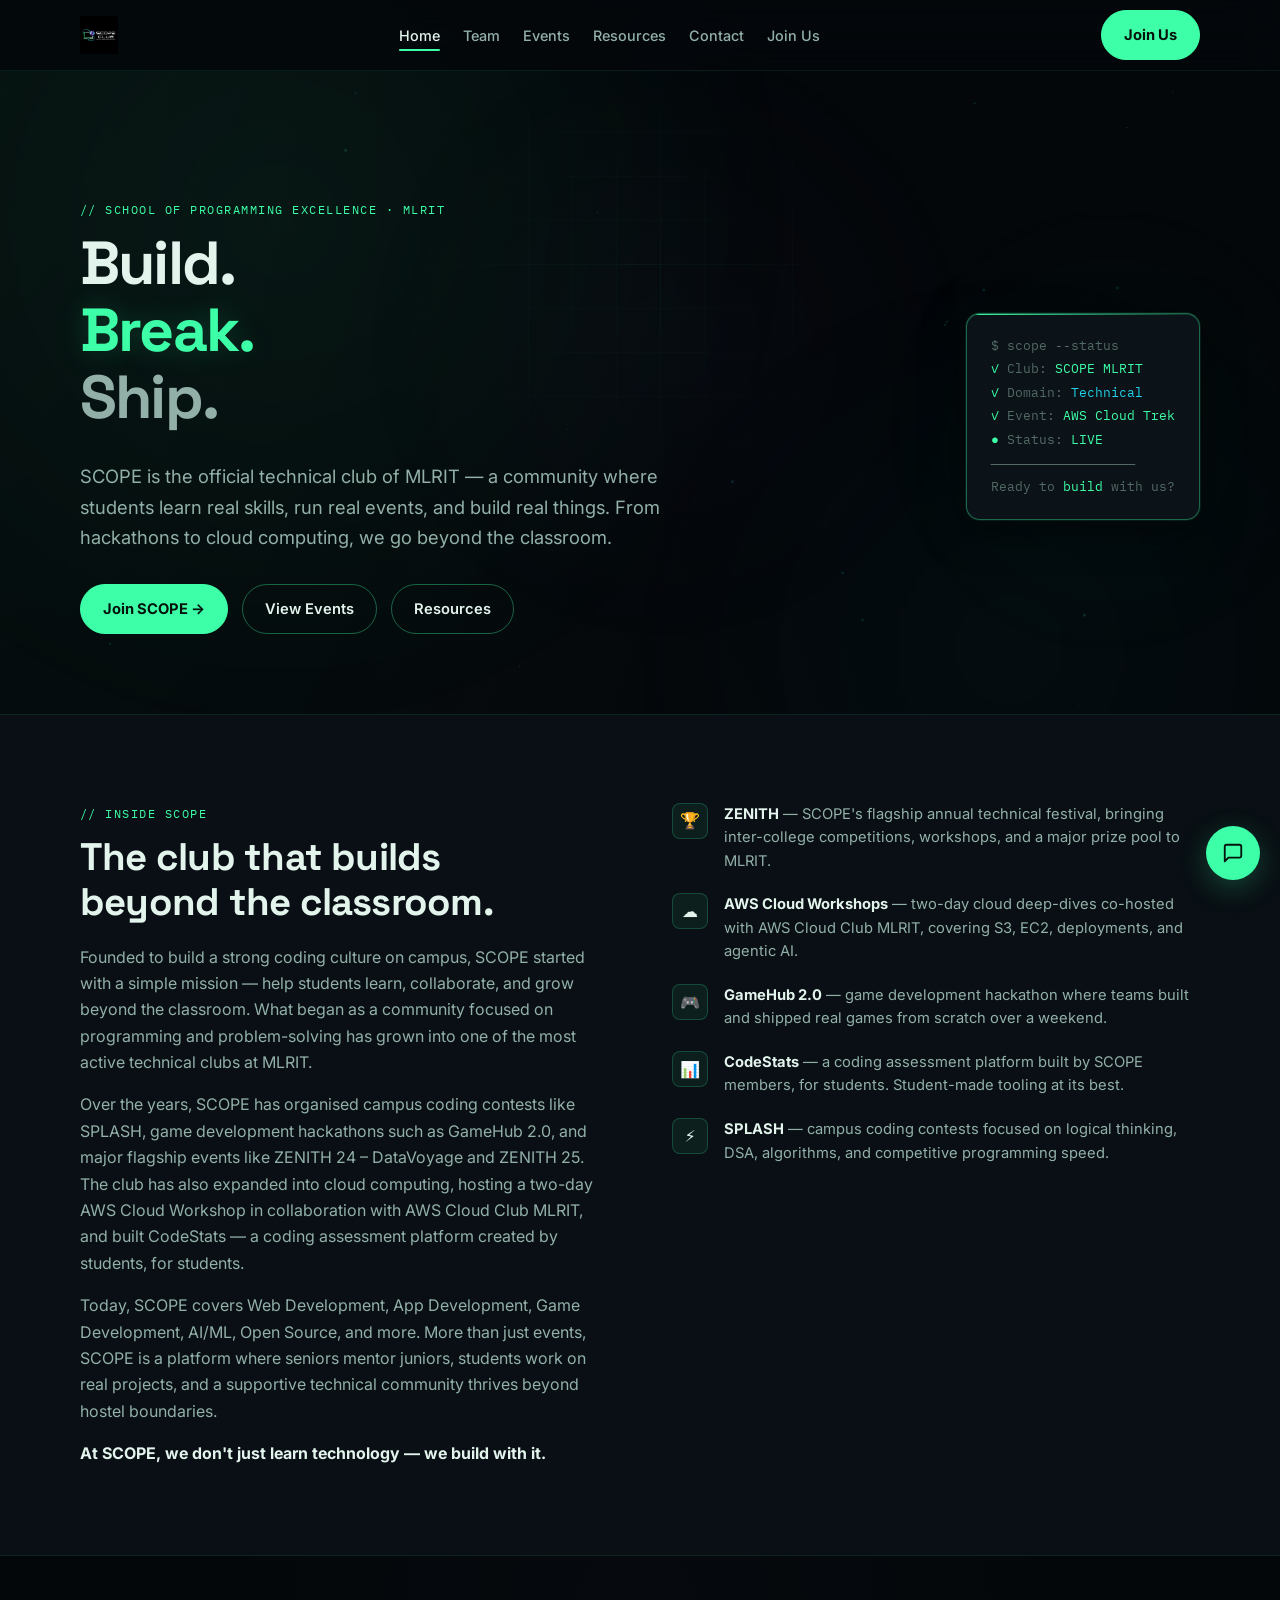
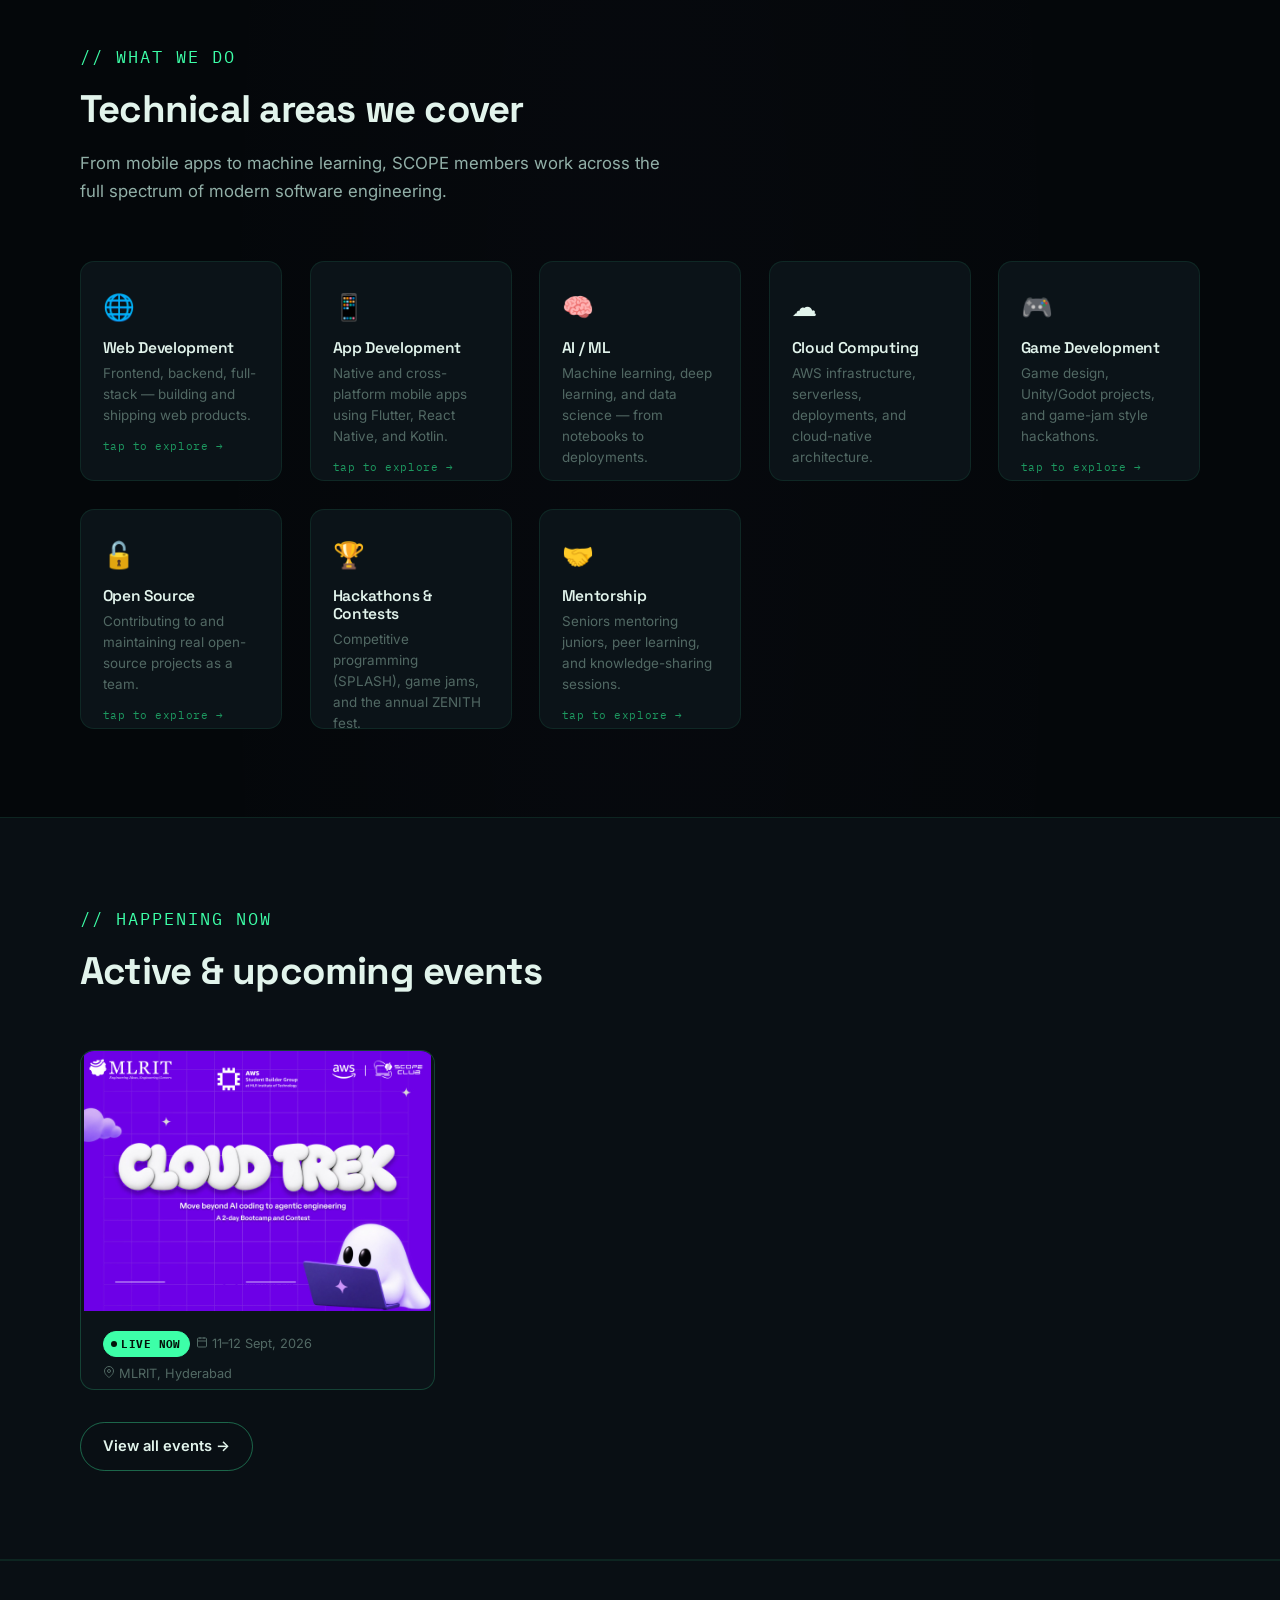
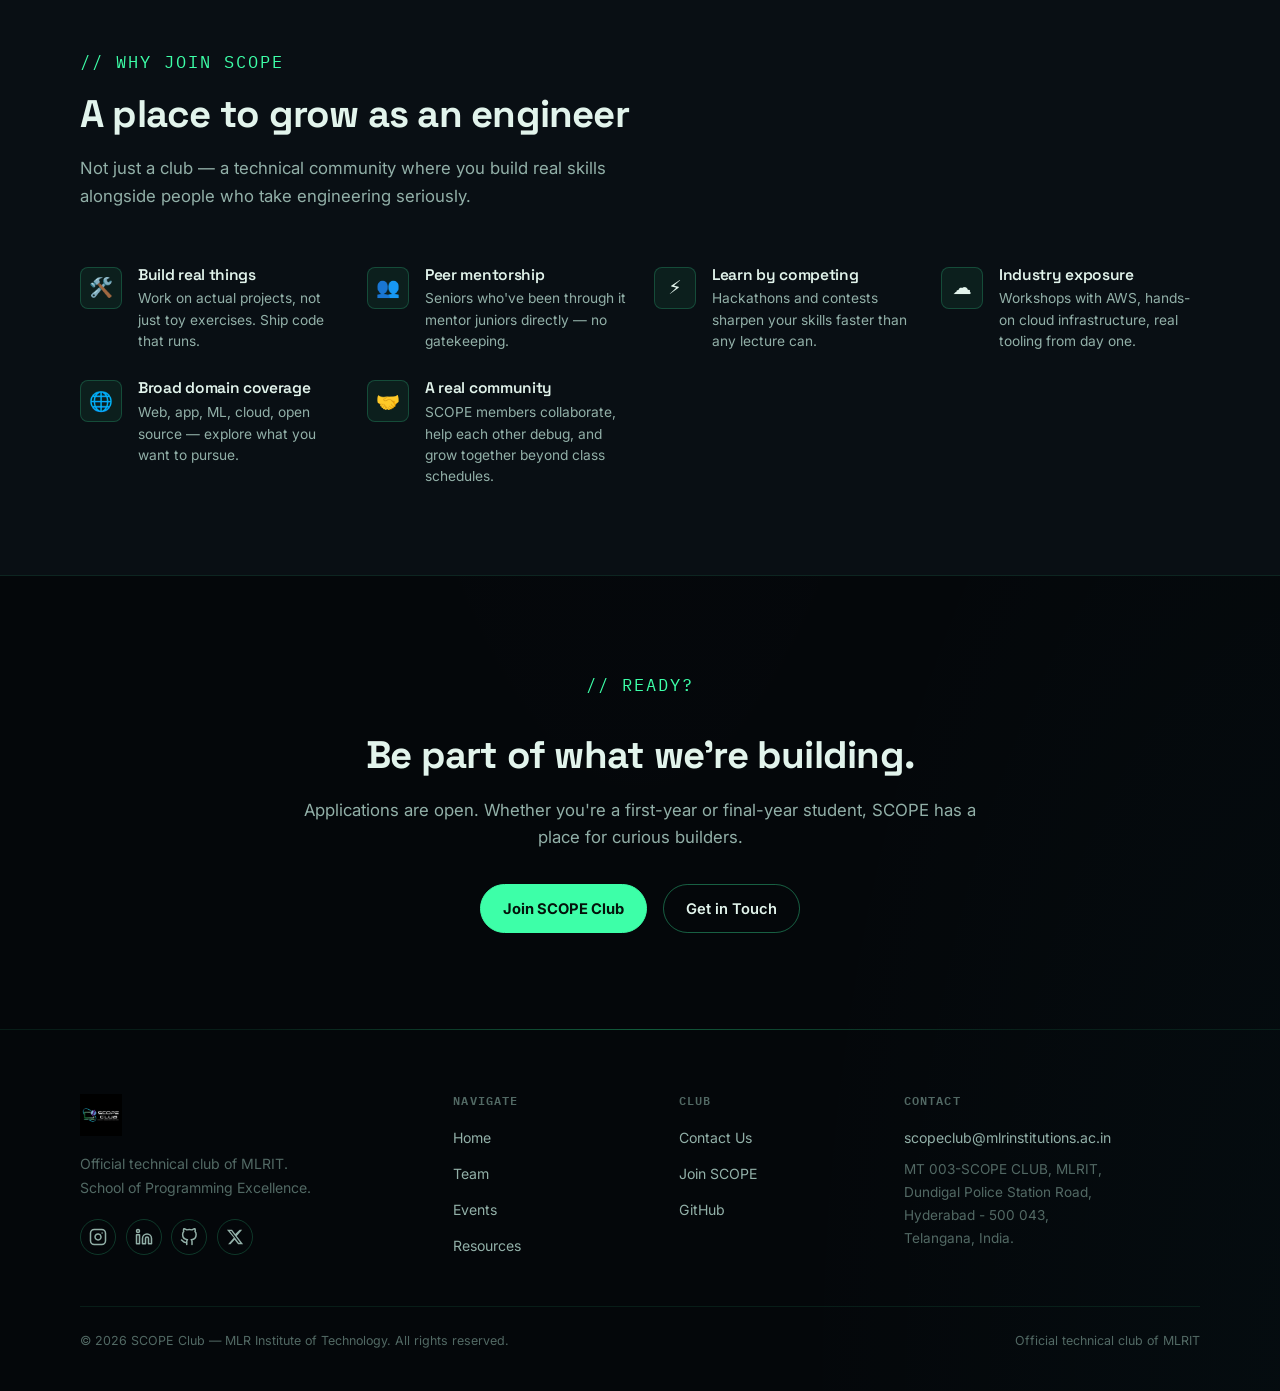
==== index.html @ 1fbb9dd1 "bro did changes" ====
﻿<!DOCTYPE html>
<html lang="en">

<head>
  <meta charset="UTF-8" />
  <meta name="viewport" content="width=device-width, initial-scale=1.0" />
  <link rel="icon" type="image/svg+xml" href="assets/favicon.svg" />
  <title>SCOPE Club — Official Technical Club of MLRIT</title>
  <meta name="description"
    content="SCOPE Club is the official technical club of MLR Institute of Technology, Hyderabad. We run hackathons, coding contests, cloud workshops, and real projects across web, app, ML, and more." />
  <meta name="robots" content="index, follow" />
  <link rel="canonical" href="index.html" />

  <!-- Open Graph -->
  <meta property="og:title" content="SCOPE Club — Official Technical Club of MLRIT" />
  <meta property="og:description" content="Build. Break. Ship. Join SCOPE — MLRIT's most active technical club." />
  <meta property="og:type" content="website" />
  <meta property="og:image" content="assets/images/branding/scope-club-logo.jpg" />

  <!-- Fonts — preconnect for performance -->
  <link rel="preconnect" href="https://fonts.googleapis.com" />
  <link rel="preconnect" href="https://fonts.gstatic.com" crossorigin />
  <link
    href="https://fonts.googleapis.com/css2?family=Space+Grotesk:wght@400;500;600;700&family=Inter:wght@400;500;600&family=IBM+Plex+Mono:wght@400;500&display=swap"
    rel="stylesheet" />

  <link rel="stylesheet" href="css/styles.css" />
</head>

<body>

  <a href="#main-content" class="skip-link">Skip to main content</a>

  <!-- Atmosphere layers -->
  <div class="ambient-bg" aria-hidden="true"></div>
  <div id="cursor-field" aria-hidden="true"></div>
  <canvas id="particle-canvas" aria-hidden="true"></canvas>

  <!-- Nav injection target -->
  <div id="nav-root"></div>

  <main id="main-content">

    <!-- ============================================================
       HERO
       ============================================================ -->
    <section class="hero" aria-labelledby="hero-heading">
      <div class="container">
        <div class="hero-inner">

          <div class="hero-content">
            <p class="eyebrow">// school of programming excellence · mlrit</p>
            <h1 class="hero-title" id="hero-heading">
              Build.<br>
              <span class="accent-word">Break.</span><br>
              <span class="muted-word">Ship.</span>
            </h1>
            <p class="hero-subtitle">
              SCOPE is the official technical club of MLRIT — a community where students
              learn real skills, run real events, and build real things. From hackathons
              to cloud computing, we go beyond the classroom.
            </p>
            <div class="hero-actions">
              <a href="join.html" class="btn btn-primary">Join SCOPE →</a>
              <a href="events.html" class="btn">View Events</a>
              <a href="resources.html" class="btn">Resources</a>
            </div>
          </div>

          <div class="hero-visual" aria-hidden="true">
            <div class="hero-badge-card">
              <span class="dim">$ scope --status</span><br>
              <span class="acc">✓</span> <span class="dim">Club:</span> <span class="acc">SCOPE MLRIT</span><br>
              <span class="acc">✓</span> <span class="dim">Domain:</span> <span class="cyn">Technical</span><br>
              <span class="acc">✓</span> <span class="dim">Event:</span> <span class="acc">AWS Cloud Trek</span><br>
              <span class="acc">●</span> <span class="dim">Status:</span> <span class="acc">LIVE</span><br>
              <span class="dim">──────────────────</span><br>
              <span class="dim">Ready to</span> <span class="acc">build</span> <span class="dim">with us?</span>
            </div>
          </div>

        </div>
      </div>
    </section>

    <!-- ============================================================
       ABOUT / INSIDE SCOPE
       ============================================================ -->
    <section class="about-section" aria-labelledby="about-heading">
      <div class="container">
        <div class="about-grid">

          <div>
            <p class="eyebrow">// inside scope</p>
            <h2 id="about-heading" class="reveal">The club that builds<br>beyond the classroom.</h2>
            <p class="reveal" style="max-width:52ch;">
              Founded to build a strong coding culture on campus, SCOPE started with a
              simple mission — help students learn, collaborate, and grow beyond the classroom.
              What began as a community focused on programming and problem-solving has grown
              into one of the most active technical clubs at MLRIT.
            </p>
            <p class="reveal" style="max-width:52ch;">
              Over the years, SCOPE has organised campus coding contests like SPLASH, game
              development hackathons such as GameHub 2.0, and major flagship events like
              ZENITH 24 – DataVoyage and ZENITH 25. The club has also expanded into cloud
              computing, hosting a two-day AWS Cloud Workshop in collaboration with
              AWS Cloud Club MLRIT, and built CodeStats — a coding assessment platform
              created by students, for students.
            </p>
            <p class="reveal" style="max-width:52ch;">
              Today, SCOPE covers Web Development, App Development, Game Development,
              AI/ML, Open Source, and more. More than just events, SCOPE is a platform
              where seniors mentor juniors, students work on real projects, and a
              supportive technical community thrives beyond hostel boundaries.
            </p>
            <p class="reveal" style="max-width:52ch; margin-top:0.5em;">
              <strong style="color:var(--text);">At SCOPE, we don't just learn technology — we build with it.</strong>
            </p>
          </div>

          <div>
            <ul class="about-story-list" aria-label="SCOPE milestones">
              <li class="about-story-item reveal">
                <span class="about-story-icon" aria-hidden="true">🏆</span>
                <p class="about-story-text">
                  <strong style="color:var(--text);">ZENITH</strong> — SCOPE's flagship annual technical festival,
                  bringing inter-college competitions, workshops, and a major prize pool to MLRIT.
                </p>
              </li>
              <li class="about-story-item reveal">
                <span class="about-story-icon" aria-hidden="true">☁️</span>
                <p class="about-story-text">
                  <strong style="color:var(--text);">AWS Cloud Workshops</strong> — two-day cloud deep-dives
                  co-hosted with AWS Cloud Club MLRIT, covering S3, EC2, deployments, and agentic AI.
                </p>
              </li>
              <li class="about-story-item reveal">
                <span class="about-story-icon" aria-hidden="true">🎮</span>
                <p class="about-story-text">
                  <strong style="color:var(--text);">GameHub 2.0</strong> — game development hackathon where
                  teams built and shipped real games from scratch over a weekend.
                </p>
              </li>
              <li class="about-story-item reveal">
                <span class="about-story-icon" aria-hidden="true">📊</span>
                <p class="about-story-text">
                  <strong style="color:var(--text);">CodeStats</strong> — a coding assessment platform built by
                  SCOPE members, for students. Student-made tooling at its best.
                </p>
              </li>
              <li class="about-story-item reveal">
                <span class="about-story-icon" aria-hidden="true">⚡</span>
                <p class="about-story-text">
                  <strong style="color:var(--text);">SPLASH</strong> — campus coding contests focused on
                  logical thinking, DSA, algorithms, and competitive programming speed.
                </p>
              </li>
            </ul>
          </div>

        </div>
      </div>
    </section>

    <!-- ============================================================
       WHAT WE DO
       ============================================================ -->
    <section aria-labelledby="wwd-heading">
      <div class="container">
        <div class="section-header">
          <p class="eyebrow">// what we do</p>
          <h2 id="wwd-heading" class="reveal">Technical areas we cover</h2>
          <p class="reveal">
            From mobile apps to machine learning, SCOPE members work across the full
            spectrum of modern software engineering.
          </p>
        </div>

        <div class="what-we-do-grid" id="wwd-grid">

          <div class="wwd-scene reveal" tabindex="0" role="button" aria-label="Web Development — click to explore"
            aria-pressed="false">
            <div class="wwd-flipper">
              <div class="wwd-face wwd-front">
                <span class="wwd-icon" aria-hidden="true">🌐</span>
                <h3 class="wwd-title">Web Development</h3>
                <p class="wwd-desc">Frontend, backend, full-stack — building and shipping web products.</p>
                <span class="wwd-flip-hint" aria-hidden="true">tap to explore →</span>
              </div>
              <div class="wwd-face wwd-back" aria-hidden="true">
                <span class="wwd-back-icon" aria-hidden="true">🌐</span>
                <h3 class="wwd-back-title">Web Development</h3>
                <ul class="wwd-back-list">
                  <li>HTML, CSS, JavaScript fundamentals</li>
                  <li>React, Vue, or plain JS frameworks</li>
                  <li>Node.js, Express, REST APIs</li>
                  <li>Responsive design &amp; accessibility</li>
                </ul>
                <a href="resources.html?category=Frontend" class="wwd-back-link">Browse resources →</a>
              </div>
            </div>
          </div>

          <div class="wwd-scene reveal" tabindex="0" role="button" aria-label="App Development — click to explore"
            aria-pressed="false">
            <div class="wwd-flipper">
              <div class="wwd-face wwd-front">
                <span class="wwd-icon" aria-hidden="true">📱</span>
                <h3 class="wwd-title">App Development</h3>
                <p class="wwd-desc">Native and cross-platform mobile apps using Flutter, React Native, and Kotlin.</p>
                <span class="wwd-flip-hint" aria-hidden="true">tap to explore →</span>
              </div>
              <div class="wwd-face wwd-back" aria-hidden="true">
                <span class="wwd-back-icon" aria-hidden="true">📱</span>
                <h3 class="wwd-back-title">App Development</h3>
                <ul class="wwd-back-list">
                  <li>Flutter for cross-platform apps</li>
                  <li>React Native for JS developers</li>
                  <li>Kotlin for native Android</li>
                  <li>Swift / SwiftUI for iOS</li>
                </ul>
                <a href="resources.html?category=AppDev" class="wwd-back-link">Browse resources →</a>
              </div>
            </div>
          </div>

          <div class="wwd-scene reveal" tabindex="0" role="button" aria-label="AI and ML — click to explore"
            aria-pressed="false">
            <div class="wwd-flipper">
              <div class="wwd-face wwd-front">
                <span class="wwd-icon" aria-hidden="true">🧠</span>
                <h3 class="wwd-title">AI / ML</h3>
                <p class="wwd-desc">Machine learning, deep learning, and data science — from notebooks to deployments.
                </p>
                <span class="wwd-flip-hint" aria-hidden="true">tap to explore →</span>
              </div>
              <div class="wwd-face wwd-back" aria-hidden="true">
                <span class="wwd-back-icon" aria-hidden="true">🧠</span>
                <h3 class="wwd-back-title">AI / ML</h3>
                <ul class="wwd-back-list">
                  <li>Python, NumPy, Pandas, Matplotlib</li>
                  <li>Scikit-learn &amp; classical ML models</li>
                  <li>PyTorch / TensorFlow deep learning</li>
                  <li>Kaggle competitions &amp; datasets</li>
                </ul>
                <a href="resources.html?category=ML" class="wwd-back-link">Browse resources →</a>
              </div>
            </div>
          </div>

          <div class="wwd-scene reveal" tabindex="0" role="button" aria-label="Cloud Computing — click to explore"
            aria-pressed="false">
            <div class="wwd-flipper">
              <div class="wwd-face wwd-front">
                <span class="wwd-icon" aria-hidden="true">☁️</span>
                <h3 class="wwd-title">Cloud Computing</h3>
                <p class="wwd-desc">AWS infrastructure, serverless, deployments, and cloud-native architecture.</p>
                <span class="wwd-flip-hint" aria-hidden="true">tap to explore →</span>
              </div>
              <div class="wwd-face wwd-back" aria-hidden="true">
                <span class="wwd-back-icon" aria-hidden="true">☁️</span>
                <h3 class="wwd-back-title">Cloud Computing</h3>
                <ul class="wwd-back-list">
                  <li>Amazon S3, EC2, Lambda, RDS</li>
                  <li>Serverless functions &amp; deployments</li>
                  <li>AWS Cloud Practitioner concepts</li>
                  <li>Agentic AI on cloud infrastructure</li>
                </ul>
                <a href="resources.html?category=DevOps" class="wwd-back-link">Browse resources →</a>
              </div>
            </div>
          </div>

          <div class="wwd-scene reveal" tabindex="0" role="button" aria-label="Game Development — click to explore"
            aria-pressed="false">
            <div class="wwd-flipper">
              <div class="wwd-face wwd-front">
                <span class="wwd-icon" aria-hidden="true">🎮</span>
                <h3 class="wwd-title">Game Development</h3>
                <p class="wwd-desc">Game design, Unity/Godot projects, and game-jam style hackathons.</p>
                <span class="wwd-flip-hint" aria-hidden="true">tap to explore →</span>
              </div>
              <div class="wwd-face wwd-back" aria-hidden="true">
                <span class="wwd-back-icon" aria-hidden="true">🎮</span>
                <h3 class="wwd-back-title">Game Development</h3>
                <ul class="wwd-back-list">
                  <li>Unity (C#) game engine basics</li>
                  <li>Godot Engine (GDScript / C#)</li>
                  <li>2D / 3D game mechanics &amp; physics</li>
                  <li>GameHub 2.0 — ship a game weekend</li>
                </ul>
                <a href="events.html" class="wwd-back-link">See past events →</a>
              </div>
            </div>
          </div>

          <div class="wwd-scene reveal" tabindex="0" role="button" aria-label="Open Source — click to explore"
            aria-pressed="false">
            <div class="wwd-flipper">
              <div class="wwd-face wwd-front">
                <span class="wwd-icon" aria-hidden="true">🔓</span>
                <h3 class="wwd-title">Open Source</h3>
                <p class="wwd-desc">Contributing to and maintaining real open-source projects as a team.</p>
                <span class="wwd-flip-hint" aria-hidden="true">tap to explore →</span>
              </div>
              <div class="wwd-face wwd-back" aria-hidden="true">
                <span class="wwd-back-icon" aria-hidden="true">🔓</span>
                <h3 class="wwd-back-title">Open Source</h3>
                <ul class="wwd-back-list">
                  <li>Git &amp; GitHub workflows</li>
                  <li>Pull requests, forks, code review</li>
                  <li>Finding good-first-issue tickets</li>
                  <li>Building tools used by real people</li>
                </ul>
                <a href="resources.html?category=Git" class="wwd-back-link">Browse Git resources →</a>
              </div>
            </div>
          </div>

          <div class="wwd-scene reveal" tabindex="0" role="button"
            aria-label="Hackathons and Contests — click to explore" aria-pressed="false">
            <div class="wwd-flipper">
              <div class="wwd-face wwd-front">
                <span class="wwd-icon" aria-hidden="true">🏆</span>
                <h3 class="wwd-title">Hackathons &amp; Contests</h3>
                <p class="wwd-desc">Competitive programming (SPLASH), game jams, and the annual ZENITH fest.</p>
                <span class="wwd-flip-hint" aria-hidden="true">tap to explore →</span>
              </div>
              <div class="wwd-face wwd-back" aria-hidden="true">
                <span class="wwd-back-icon" aria-hidden="true">🏆</span>
                <h3 class="wwd-back-title">Hackathons &amp; Contests</h3>
                <ul class="wwd-back-list">
                  <li>SPLASH — campus coding contest</li>
                  <li>ZENITH — annual technical festival</li>
                  <li>__init__ Saga — hackathon with prizes</li>
                  <li>GameHub 2.0 — game-dev weekend</li>
                </ul>
                <a href="events.html" class="wwd-back-link">Browse all events →</a>
              </div>
            </div>
          </div>

          <div class="wwd-scene reveal" tabindex="0" role="button" aria-label="Mentorship — click to explore"
            aria-pressed="false">
            <div class="wwd-flipper">
              <div class="wwd-face wwd-front">
                <span class="wwd-icon" aria-hidden="true">🤝</span>
                <h3 class="wwd-title">Mentorship</h3>
                <p class="wwd-desc">Seniors mentoring juniors, peer learning, and knowledge-sharing sessions.</p>
                <span class="wwd-flip-hint" aria-hidden="true">tap to explore →</span>
              </div>
              <div class="wwd-face wwd-back" aria-hidden="true">
                <span class="wwd-back-icon" aria-hidden="true">🤝</span>
                <h3 class="wwd-back-title">Mentorship</h3>
                <ul class="wwd-back-list">
                  <li>Senior ↔ junior pairing by domain</li>
                  <li>Code review &amp; guided learning</li>
                  <li>Project collaboration across years</li>
                  <li>Open to all MLRIT students</li>
                </ul>
                <a href="join.html" class="wwd-back-link">Join SCOPE →</a>
              </div>
            </div>
          </div>

        </div>
      </div>
    </section>

    <!-- ============================================================
       ACTIVE EVENT PREVIEW
       ============================================================ -->
    <section aria-labelledby="events-preview-heading"
      style="background:var(--bg-elevated); border-top:1px solid var(--border); border-bottom:1px solid var(--border);">
      <div class="container">
        <div class="section-header">
          <p class="eyebrow">// happening now</p>
          <h2 id="events-preview-heading" class="reveal">Active &amp; upcoming events</h2>
        </div>
        <div class="grid" id="home-events-preview"></div>
        <div class="mt-4">
          <a href="events.html" class="btn">View all events →</a>
        </div>
      </div>
    </section>

    <!-- ============================================================
       WHY JOIN
       ============================================================ -->
    <section class="why-join-section" aria-labelledby="why-join-heading">
      <div class="container">
        <div class="section-header">
          <p class="eyebrow">// why join scope</p>
          <h2 id="why-join-heading" class="reveal">A place to grow as an engineer</h2>
          <p class="reveal">
            Not just a club — a technical community where you build real skills alongside
            people who take engineering seriously.
          </p>
        </div>

        <div class="why-join-grid">
          <div class="why-item reveal">
            <span class="why-icon" aria-hidden="true">🛠️</span>
            <div class="why-content">
              <h3>Build real things</h3>
              <p>Work on actual projects, not just toy exercises. Ship code that runs.</p>
            </div>
          </div>
          <div class="why-item reveal">
            <span class="why-icon" aria-hidden="true">👥</span>
            <div class="why-content">
              <h3>Peer mentorship</h3>
              <p>Seniors who've been through it mentor juniors directly — no gatekeeping.</p>
            </div>
          </div>
          <div class="why-item reveal">
            <span class="why-icon" aria-hidden="true">⚡</span>
            <div class="why-content">
              <h3>Learn by competing</h3>
              <p>Hackathons and contests sharpen your skills faster than any lecture can.</p>
            </div>
          </div>
          <div class="why-item reveal">
            <span class="why-icon" aria-hidden="true">☁️</span>
            <div class="why-content">
              <h3>Industry exposure</h3>
              <p>Workshops with AWS, hands-on cloud infrastructure, real tooling from day one.</p>
            </div>
          </div>
          <div class="why-item reveal">
            <span class="why-icon" aria-hidden="true">🌐</span>
            <div class="why-content">
              <h3>Broad domain coverage</h3>
              <p>Web, app, ML, cloud, open source — explore what you want to pursue.</p>
            </div>
          </div>
          <div class="why-item reveal">
            <span class="why-icon" aria-hidden="true">🤝</span>
            <div class="why-content">
              <h3>A real community</h3>
              <p>SCOPE members collaborate, help each other debug, and grow together beyond class schedules.</p>
            </div>
          </div>
        </div>
      </div>
    </section>

    <!-- ============================================================
       FINAL CTA
       ============================================================ -->
    <section class="cta-strip" aria-labelledby="cta-heading">
      <div class="container">
        <p class="eyebrow">// ready?</p>
        <h2 id="cta-heading" class="reveal">Be part of what we're building.</h2>
        <p class="reveal">
          Applications are open. Whether you're a first-year or final-year student,
          SCOPE has a place for curious builders.
        </p>
        <div class="cta-actions">
          <a href="join.html" class="btn btn-primary">Join SCOPE Club</a>
          <a href="contact.html" class="btn">Get in Touch</a>
        </div>
      </div>
    </section>

  </main>

  <!-- Footer injection target -->
  <div id="footer-root"></div>

  <!-- Event modal target -->
  <div class="modal-backdrop" id="event-modal-backdrop" role="presentation"></div>

  <!-- Scripts -->
  <script src="js/data.js"></script>
  <script src="js/components.js"></script>
  <script>
    mountLayout("index.html");

    /* Render active + upcoming events in preview strip */
    const previewEvents = SCOPE_EVENTS.filter(e => {
      const s = getEventStatus(e);
      return s === "active" || s === "upcoming";
    }).slice(0, 3);

    const previewEl = document.getElementById("home-events-preview");
    if (previewEl) {
      if (previewEvents.length) {
        previewEl.innerHTML = previewEvents.map(eventCardHTML).join("");
      } else {
        previewEl.innerHTML = '<div class="empty-state">No active events right now — check back soon.</div>';
      }
    }
  </script>
  <script src="js/main.js"></script>
  <script src="js/events.js"></script>
  <script src="js/chatbot.js"></script>

</body>

</html>
---- css/styles.css ----
/* ============================================================
   SCOPE CLUB — DESIGN SYSTEM
   Dark technical base · SCOPE neon-green identity
   Restrained, purposeful, performant.
   ============================================================ */

/* ---------- Fonts ---------- */
@import url('https://fonts.googleapis.com/css2?family=Space+Grotesk:wght@400;500;600;700&family=Inter:wght@400;500;600&family=IBM+Plex+Mono:wght@400;500&display=swap');

/* ---------- Tokens ---------- */
:root {
  /* Backgrounds */
  --bg: #04070a;
  --bg-elevated: #090f14;
  --bg-card: #0b1318;
  --bg-card-hover: #0f1a22;

  /* Borders */
  --border: rgba(61, 255, 168, 0.09);
  --border-mid: rgba(61, 255, 168, 0.20);
  --border-strong: rgba(61, 255, 168, 0.36);

  /* Text */
  --text: #e2f4ec;
  --text-muted: #92b0a8;
  --text-faint: #526964;

  /* Accent / brand */
  --accent: #3dffa8;
  --accent-dim: #1d9960;
  --accent-glow: rgba(61, 255, 168, 0.22);
  --accent-glow-strong: rgba(61, 255, 168, 0.42);
  --accent-pale: rgba(61, 255, 168, 0.065);

  /* Secondary accents */
  --cyan: #22d3ee;
  --cyan-glow: rgba(34, 211, 238, 0.22);
  --purple: #a78bfa;

  /* Semantic */
  --danger: #f87171;
  --warning: #fbbf24;
  --success: #34d399;

  /* Typography */
  --font-display: "Space Grotesk", "Segoe UI", system-ui, sans-serif;
  --font-body: "Inter", "Segoe UI", system-ui, sans-serif;
  --font-mono: "IBM Plex Mono", "Courier New", monospace;

  /* Layout */
  --max-width: 1200px;
  --radius-xs: 4px;
  --radius-sm: 8px;
  --radius-md: 14px;
  --radius-lg: 22px;
  --radius-xl: 32px;
  --gap: clamp(1rem, 2.5vw, 1.75rem);

  /* Motion */
  --ease: cubic-bezier(0.22, 1, 0.36, 1);
  --ease-out: cubic-bezier(0, 0, 0.2, 1);
  --dur-fast: 150ms;
  --dur-mid: 260ms;
  --dur-slow: 420ms;
}

/* Collapse motion for prefers-reduced-motion */
@media (prefers-reduced-motion: reduce) {
  :root {
    --dur-fast: 0ms;
    --dur-mid: 0ms;
    --dur-slow: 0ms;
  }

  *,
  *::before,
  *::after {
    animation-duration: 0.01ms !important;
    animation-iteration-count: 1 !important;
    transition-duration: 0.01ms !important;
    scroll-behavior: auto !important;
  }
}

/* ============================================================
   RESET / BASE
   ============================================================ */
*,
*::before,
*::after {
  box-sizing: border-box;
}

html {
  scroll-behavior: smooth;
}

body {
  margin: 0;
  background: var(--bg);
  color: var(--text);
  font-family: var(--font-body);
  line-height: 1.65;
  -webkit-font-smoothing: antialiased;
  overflow-x: hidden;
}

img {
  max-width: 100%;
  display: block;
  height: auto;
}

a {
  color: var(--accent);
  text-decoration: none;
  transition: color var(--dur-fast) var(--ease);
}

a:hover {
  color: #6bffbe;
  text-decoration: none;
}

h1,
h2,
h3,
h4,
h5 {
  font-family: var(--font-display);
  line-height: 1.15;
  margin: 0 0 0.5em;
  letter-spacing: -0.02em;
  color: var(--text);
}

h1 {
  font-size: clamp(2.2rem, 5.5vw, 3.8rem);
  font-weight: 700;
}

h2 {
  font-size: clamp(1.6rem, 3.2vw, 2.4rem);
  font-weight: 700;
  line-height: 1.18;
}

h3 {
  font-size: clamp(1.1rem, 2vw, 1.3rem);
  font-weight: 600;
}

h4 {
  font-size: 1rem;
  font-weight: 600;
}

p {
  margin: 0 0 1em;
  color: var(--text-muted);
  max-width: 65ch;
}

p:last-child {
  margin-bottom: 0;
}

ul,
ol {
  margin: 0;
  padding: 0;
}

.container {
  max-width: var(--max-width);
  margin: 0 auto;
  padding: 0 clamp(1.25rem, 5vw, 2.5rem);
}

section {
  padding: clamp(3rem, 7vw, 5.5rem) 0;
}

/* Universal focus ring */
:focus-visible {
  outline: 2px solid var(--accent);
  outline-offset: 3px;
  border-radius: var(--radius-sm);
}

.visually-hidden {
  position: absolute;
  width: 1px;
  height: 1px;
  overflow: hidden;
  clip: rect(0 0 0 0);
  white-space: nowrap;
}

/* ============================================================
   ATMOSPHERE LAYERS
   ============================================================ */

/* ── Deep base warmth ──────────────────────────────────────
   A very subtle radial gradient sitting at the body level
   creates depth without adding DOM elements.
   The green source is top-left (logo identity).
   The cyan source is bottom-right (secondary).
   Both are barely perceptible — ambient light, not wallpaper.
   ─────────────────────────────────────────────────────────── */
body {
  background:
    radial-gradient(ellipse 120% 60% at -5% 0%, rgba(61, 255, 168, 0.038) 0%, transparent 55%),
    radial-gradient(ellipse 80% 50% at 105% 100%, rgba(34, 211, 238, 0.028) 0%, transparent 55%),
    radial-gradient(ellipse 60% 80% at 50% 45%, rgba(167, 139, 250, 0.016) 0%, transparent 60%),
    var(--bg);
}

/* ── Animated ambient orb layer ───────────────────────────
   Two large blurred light sources that drift extremely slowly.
   No hard circles — softened to pure radial blur.
   ─────────────────────────────────────────────────────────── */
.ambient-bg {
  position: fixed;
  inset: 0;
  z-index: 0;
  pointer-events: none;
  overflow: hidden;
}

/* Primary: neon-green — top-left, SCOPE identity anchor */
.ambient-bg::before {
  content: "";
  position: absolute;
  width: 1200px;
  height: 1200px;
  top: -380px;
  left: -320px;
  background: radial-gradient(circle,
      rgba(61, 255, 168, 0.048) 0%,
      rgba(61, 255, 168, 0.018) 35%,
      transparent 62%);
  border-radius: 50%;
  filter: blur(2px);
  animation: scopeAmbientA 32s ease-in-out infinite alternate;
}

/* Secondary: cyan — bottom-right, depth counterpoint */
.ambient-bg::after {
  content: "";
  position: absolute;
  width: 900px;
  height: 900px;
  bottom: -200px;
  right: -180px;
  background: radial-gradient(circle,
      rgba(34, 211, 238, 0.032) 0%,
      rgba(34, 211, 238, 0.010) 38%,
      transparent 62%);
  border-radius: 50%;
  filter: blur(2px);
  animation: scopeAmbientB 44s ease-in-out infinite alternate-reverse;
}

/* Tertiary: restrained purple — centre-screen, barely visible */
#ambient-extra {
  position: fixed;
  width: 700px;
  height: 700px;
  top: 38%;
  left: 52%;
  transform: translate(-50%, -50%);
  background: radial-gradient(circle,
      rgba(167, 139, 250, 0.022) 0%,
      rgba(167, 139, 250, 0.006) 42%,
      transparent 65%);
  border-radius: 50%;
  filter: blur(1px);
  pointer-events: none;
  z-index: 0;
  animation: scopeAmbientC 52s ease-in-out infinite alternate;
}

/* Quaternary: warm green mid-right — added by JS, balances composition */
#ambient-warm {
  position: fixed;
  width: 500px;
  height: 500px;
  top: 20%;
  right: -80px;
  background: radial-gradient(circle,
      rgba(61, 255, 168, 0.022) 0%,
      transparent 68%);
  border-radius: 50%;
  filter: blur(1px);
  pointer-events: none;
  z-index: 0;
  animation: scopeAmbientD 38s ease-in-out infinite alternate-reverse;
}

/* Drift keyframes — very small displacement, very slow */
@keyframes scopeAmbientA {
  0% {
    transform: translate(0, 0) scale(1);
  }

  33% {
    transform: translate(40px, 25px) scale(1.04);
  }

  66% {
    transform: translate(20px, 50px) scale(0.98);
  }

  100% {
    transform: translate(60px, 35px) scale(1.06);
  }
}

@keyframes scopeAmbientB {
  0% {
    transform: translate(0, 0) scale(1);
  }

  40% {
    transform: translate(-30px, -20px) scale(1.05);
  }

  100% {
    transform: translate(-55px, -40px) scale(1.08);
  }
}

@keyframes scopeAmbientC {
  0% {
    transform: translate(-50%, -50%) scale(1);
  }

  50% {
    transform: translate(calc(-50% + 30px), calc(-50% - 20px)) scale(1.06);
  }

  100% {
    transform: translate(calc(-50% - 25px), calc(-50% + 35px)) scale(0.96);
  }
}

@keyframes scopeAmbientD {
  0% {
    transform: translate(0, 0) scale(1);
  }

  100% {
    transform: translate(-35px, 45px) scale(1.10);
  }
}

@media (prefers-reduced-motion: reduce) {

  .ambient-bg::before,
  .ambient-bg::after,
  #ambient-extra,
  #ambient-warm {
    animation: none;
  }
}

/* ── Engineering grid ──────────────────────────────────────
   Very faint technical grid visible at rest.
   On desktop: cursor-reactive mask reveals it locally (opacity 0.4).
   On mobile/touch: fully static at opacity 0.06 — barely there.
   ─────────────────────────────────────────────────────────── */
#cursor-field {
  position: fixed;
  inset: 0;
  z-index: 0;
  pointer-events: none;
  /* Two grids: fine (44px) main grid + coarser (132px) structure grid */
  background-image:
    linear-gradient(rgba(61, 255, 168, 0.07) 1px, transparent 1px),
    linear-gradient(90deg, rgba(61, 255, 168, 0.07) 1px, transparent 1px),
    linear-gradient(rgba(61, 255, 168, 0.035) 1px, transparent 1px),
    linear-gradient(90deg, rgba(61, 255, 168, 0.035) 1px, transparent 1px);
  background-size: 44px 44px, 44px 44px, 132px 132px, 132px 132px;
  /* Cursor-reactive radial reveal — moderate radius, low opacity */
  -webkit-mask-image: radial-gradient(380px circle at var(--mx, 50%) var(--my, 30%),
      black 0%, rgba(0, 0, 0, 0.4) 45%, transparent 70%);
  mask-image: radial-gradient(380px circle at var(--mx, 50%) var(--my, 30%),
      black 0%, rgba(0, 0, 0, 0.4) 45%, transparent 70%);
  opacity: 0.45;
}

/* Touch / smaller screens: static grid, no mask, very low opacity */
@media (max-width: 860px),
(hover: none) {
  #cursor-field {
    -webkit-mask-image: none;
    mask-image: none;
    opacity: 0.06;
    background-image:
      linear-gradient(rgba(61, 255, 168, 0.06) 1px, transparent 1px),
      linear-gradient(90deg, rgba(61, 255, 168, 0.06) 1px, transparent 1px);
    background-size: 44px 44px;
  }
}

@media (prefers-reduced-motion: reduce) {
  #cursor-field {
    -webkit-mask-image: none;
    mask-image: none;
    opacity: 0.06;
  }
}

/* ── Soft cursor glow ──────────────────────────────────────
   A second fixed layer: purely a radial glow that follows the
   cursor. Much larger than the grid but very low opacity.
   Completely separate from the grid — never obscures content.
   ─────────────────────────────────────────────────────────── */
#cursor-glow {
  position: fixed;
  inset: 0;
  z-index: 0;
  pointer-events: none;
  background: radial-gradient(360px circle at var(--gx, 50%) var(--gy, 50%),
      rgba(61, 255, 168, 0.055) 0%,
      rgba(61, 255, 168, 0.018) 40%,
      transparent 70%);
  opacity: 0;
  transition: opacity 0.6s ease;
}

#cursor-glow.is-active {
  opacity: 1;
}

@media (hover: none),
(prefers-reduced-motion: reduce) {
  #cursor-glow {
    display: none;
  }
}

/* ── Particle canvas ───────────────────────────────────────
   Intentionally low opacity — nodes should feel like background
   noise, not foreground elements.
   ─────────────────────────────────────────────────────────── */
#particle-canvas {
  position: fixed;
  inset: 0;
  z-index: 0;
  pointer-events: none;
  opacity: 0.38;
}

/* ── Z-index stacking ──────────────────────────────────────
   atmosphere (0) → content (1) → nav (200) → modals (1000+)
   ─────────────────────────────────────────────────────────── */
body>* {
  position: relative;
  z-index: 1;
}

#cursor-field,
#cursor-glow,
#particle-canvas,
.ambient-bg,
#ambient-extra,
#ambient-warm {
  z-index: 0;
}

/* ============================================================
   NAVIGATION
   ============================================================ */
.site-nav {
  position: sticky;
  top: 0;
  z-index: 200;
  background: rgba(4, 7, 10, 0.82);
  backdrop-filter: blur(20px) saturate(1.6);
  -webkit-backdrop-filter: blur(20px) saturate(1.6);
  border-bottom: 1px solid var(--border);
  transition: border-color var(--dur-slow) var(--ease),
    box-shadow var(--dur-slow) var(--ease);
}

.site-nav.is-scrolled {
  border-bottom-color: var(--border-mid);
  box-shadow: 0 1px 40px rgba(61, 255, 168, 0.07);
}

.nav-inner {
  display: flex;
  align-items: center;
  justify-content: space-between;
  height: 70px;
  gap: 1rem;
}

.brand {
  display: flex;
  align-items: center;
  flex-shrink: 0;
}

.brand-logo {
  height: 38px;
  width: auto;
  object-fit: contain;
  display: block;
}

.nav-links {
  display: flex;
  gap: clamp(0.8rem, 1.8vw, 1.8rem);
  list-style: none;
  align-items: center;
}

.nav-links a {
  color: var(--text-muted);
  font-size: 0.9rem;
  font-weight: 500;
  padding: 0.35em 0;
  border-bottom: 2px solid transparent;
  transition: color var(--dur-fast) var(--ease),
    border-color var(--dur-fast) var(--ease);
}

.nav-links a:hover,
.nav-links a[aria-current="page"] {
  color: var(--text);
  border-color: var(--accent);
  text-decoration: none;
}

.nav-cta {
  font-size: 0.85rem;
  padding: 0.6em 1.25em;
  white-space: nowrap;
  flex-shrink: 0;
}

/* Hamburger */
.nav-toggle {
  display: none;
  flex-direction: column;
  justify-content: center;
  gap: 5px;
  background: none;
  border: 1px solid var(--border-mid);
  border-radius: var(--radius-sm);
  color: var(--text);
  width: 44px;
  height: 44px;
  padding: 10px;
  cursor: pointer;
  flex-shrink: 0;
}

.hamburger-bar {
  display: block;
  width: 100%;
  height: 2px;
  background: currentColor;
  border-radius: 2px;
  transition: transform var(--dur-mid) var(--ease), opacity var(--dur-mid) var(--ease);
}

.nav-toggle.is-open .hamburger-bar:nth-child(1) {
  transform: translateY(7px) rotate(45deg);
}

.nav-toggle.is-open .hamburger-bar:nth-child(2) {
  opacity: 0;
}

.nav-toggle.is-open .hamburger-bar:nth-child(3) {
  transform: translateY(-7px) rotate(-45deg);
}

@media (max-width: 860px) {
  .nav-links {
    position: fixed;
    inset: 70px 0 0 0;
    flex-direction: column;
    align-items: flex-start;
    background: rgba(7, 11, 14, 0.97);
    backdrop-filter: blur(20px);
    -webkit-backdrop-filter: blur(20px);
    padding: 2rem clamp(1.25rem, 5vw, 2.5rem);
    gap: 0.5rem;
    border-top: 1px solid var(--border);
    transform: translateX(100%);
    transition: transform var(--dur-mid) var(--ease);
    z-index: 190;
  }

  .nav-links a {
    font-size: 1.05rem;
    padding: 0.7em 0;
  }

  .nav-links.is-open {
    transform: translateX(0);
  }

  .nav-toggle {
    display: flex;
  }

  .nav-cta {
    display: none;
  }
}

/* ============================================================
   BUTTONS
   ============================================================ */
.btn {
  --btn-x: 0px;
  --btn-y: 0px;
  display: inline-flex;
  align-items: center;
  gap: 0.45em;
  padding: 0.78em 1.5em;
  border-radius: 999px;
  border: 1px solid var(--border-strong);
  background: transparent;
  color: var(--text);
  font-family: var(--font-body);
  font-weight: 600;
  font-size: 0.92rem;
  cursor: pointer;
  text-decoration: none;
  transform: translate(var(--btn-x), var(--btn-y));
  transition: transform var(--dur-fast) var(--ease),
    background var(--dur-fast) var(--ease),
    border-color var(--dur-fast) var(--ease),
    box-shadow var(--dur-fast) var(--ease),
    color var(--dur-fast) var(--ease);
  white-space: nowrap;
}

.btn:hover,
.btn:focus-visible {
  text-decoration: none;
  border-color: var(--accent);
  color: var(--accent);
  box-shadow: 0 2px 16px var(--accent-glow);
}

/* Primary button — only glow on hover, not resting state */
.btn-primary {
  background: var(--accent);
  color: #04130b;
  border-color: var(--accent);
  font-weight: 700;
}

.btn-primary:hover,
.btn-primary:focus-visible {
  background: #5cffc0;
  border-color: #5cffc0;
  color: #04130b;
  box-shadow: 0 4px 24px var(--accent-glow);
}

.btn-sm {
  padding: 0.55em 1.1em;
  font-size: 0.84rem;
}

.btn:disabled {
  opacity: 0.45;
  cursor: not-allowed;
  pointer-events: none;
}

/* ============================================================
   CARDS
   ============================================================ */
.card {
  position: relative;
  background: var(--bg-card);
  border: 1px solid var(--border);
  border-radius: var(--radius-md);
  overflow: hidden;
  transition:
    transform var(--dur-mid) var(--ease),
    box-shadow var(--dur-mid) var(--ease),
    border-color var(--dur-mid) var(--ease),
    background var(--dur-mid) var(--ease);
  will-change: transform;
}

/* Accent top-edge reveal on hover */
.card::before {
  content: "";
  position: absolute;
  top: 0;
  left: 0;
  right: 0;
  height: 2px;
  background: linear-gradient(90deg, transparent, var(--accent), transparent);
  opacity: 0;
  transition: opacity var(--dur-mid) var(--ease);
  z-index: 1;
}

.card:hover::before,
.card:focus-within::before {
  opacity: 1;
}

.card:hover,
.card:focus-within {
  background: var(--bg-card-hover);
  border-color: var(--border-mid);
  box-shadow: 0 16px 48px rgba(0, 0, 0, 0.5),
    0 0 0 1px var(--border-mid);
}

/* Tilt — desktop only, respects reduced-motion */
@media (hover: hover) and (prefers-reduced-motion: no-preference) {
  .card.tilt {
    transform: perspective(800px) rotateX(var(--rx, 0deg)) rotateY(var(--ry, 0deg)) translateY(var(--ty, 0px));
  }
}

.card-media {
  aspect-ratio: 16 / 9;
  background: var(--bg-elevated);
  overflow: hidden;
}

.card-media img {
  width: 100%;
  height: 100%;
  object-fit: cover;
  transition: transform var(--dur-slow) var(--ease);
}

.card:hover .card-media img {
  transform: scale(1.04);
}

.card-body {
  padding: 1.25rem 1.35rem 1.35rem;
}

.card-meta {
  display: flex;
  align-items: center;
  gap: 0.5em;
  flex-wrap: wrap;
  font-size: 0.8rem;
  color: var(--text-faint);
  margin-bottom: 0.6em;
}

.card-meta svg {
  flex-shrink: 0;
}

.card-title {
  font-family: var(--font-display);
  font-size: 1.05rem;
  font-weight: 600;
  margin: 0 0 0.4em;
  color: var(--text);
}

.card-desc {
  font-size: 0.88rem;
  line-height: 1.55;
  color: var(--text-muted);
  margin: 0 0 0.9em;
  max-width: none;
}

/* ============================================================
   BADGES
   ============================================================ */
.badge {
  display: inline-flex;
  align-items: center;
  gap: 0.35em;
  font-family: var(--font-mono);
  font-size: 0.7rem;
  font-weight: 500;
  letter-spacing: 0.04em;
  padding: 0.25em 0.7em;
  border-radius: 999px;
  border: 1px solid var(--border-mid);
  color: var(--accent);
  white-space: nowrap;
}

.badge.live {
  background: var(--accent);
  color: #04130b;
  border-color: var(--accent);
  font-weight: 700;
}

@media (prefers-reduced-motion: reduce) {
  .badge.live {
    animation: none;
  }
}

.badge.live .dot {
  width: 6px;
  height: 6px;
  border-radius: 50%;
  background: #04130b;
  display: inline-block;
  animation: livePulse 1.6s ease-in-out infinite;
}

.badge.upcoming {
  color: var(--cyan);
  border-color: rgba(34, 211, 238, 0.35);
}

.badge.past {
  color: var(--text-faint);
  border-color: var(--border);
}

.cat-badge {
  color: var(--cyan);
  border-color: rgba(34, 211, 238, 0.3);
}

@keyframes livePulse {

  0%,
  100% {
    opacity: 1;
    transform: scale(1);
  }

  50% {
    opacity: 0.4;
    transform: scale(0.8);
  }
}

/* ============================================================
   SECTION LABELS / EYEBROW
   ============================================================ */
.eyebrow {
  font-family: var(--font-mono);
  font-size: 0.78rem;
  letter-spacing: 0.12em;
  text-transform: uppercase;
  color: var(--accent);
  margin-bottom: 0.85em;
}

.section-header {
  margin-bottom: clamp(2rem, 5vw, 3.5rem);
}

.section-header p {
  font-size: 1.05rem;
  max-width: 55ch;
}

/* ============================================================
   GRIDS
   ============================================================ */
.grid {
  display: grid;
  gap: var(--gap);
  grid-template-columns: repeat(auto-fill, minmax(280px, 1fr));
}

.grid-2 {
  display: grid;
  gap: var(--gap);
  grid-template-columns: repeat(auto-fill, minmax(340px, 1fr));
}

/* ============================================================
   SCROLL REVEAL
   ============================================================ */
.reveal {
  opacity: 0;
  transform: translateY(22px);
  transition:
    opacity var(--dur-slow) var(--ease),
    transform var(--dur-slow) var(--ease);
}

.reveal.is-visible {
  opacity: 1;
  transform: none;
}

/* Tab status dots */
.tab-dot {
  display: inline-block;
  width: 7px;
  height: 7px;
  border-radius: 50%;
  margin-right: 0.3em;
  vertical-align: middle;
  flex-shrink: 0;
}

.tab-dot--live {
  background: var(--accent);
  animation: livePulse 1.8s ease-in-out infinite;
}

.tab-dot--upcoming {
  background: var(--cyan);
}

.tab[aria-selected="true"] .tab-dot--live,
.tab[aria-selected="true"] .tab-dot--upcoming {
  animation: none;
  background: #04130b;
}

@media (prefers-reduced-motion: reduce) {
  .tab-dot--live {
    animation: none;
  }
}

/* Skip to main content — accessibility */
.skip-link {
  position: absolute;
  top: -100px;
  left: 1rem;
  z-index: 9999;
  background: var(--accent);
  color: #04130b;
  padding: 0.6em 1.2em;
  border-radius: var(--radius-sm);
  font-weight: 700;
  font-size: 0.9rem;
  text-decoration: none;
  transition: top var(--dur-fast) var(--ease);
}

.skip-link:focus {
  top: 1rem;
}

/* ============================================================
   TABS / FILTER BAR
   ============================================================ */
.tabs,
.filter-bar {
  display: flex;
  gap: 0.5rem;
  flex-wrap: wrap;
  margin-bottom: 2.25rem;
}

.tab,
.chip {
  font-family: var(--font-body);
  font-size: 0.86rem;
  font-weight: 600;
  padding: 0.55em 1.15em;
  border-radius: 999px;
  border: 1px solid var(--border-mid);
  background: transparent;
  color: var(--text-muted);
  cursor: pointer;
  transition: all var(--dur-fast) var(--ease);
}

.tab:hover,
.chip:hover {
  border-color: var(--accent);
  color: var(--accent);
}

.tab[aria-selected="true"],
.chip[aria-pressed="true"] {
  background: var(--accent);
  border-color: var(--accent);
  color: #04130b;
}

.empty-state {
  grid-column: 1 / -1;
  text-align: center;
  padding: 3.5rem 1rem;
  color: var(--text-faint);
  border: 1px dashed var(--border);
  border-radius: var(--radius-md);
  font-size: 0.92rem;
}

/* ============================================================
   HERO
   ============================================================ */
.hero {
  position: relative;
  z-index: 1;
  padding: clamp(4rem, 11vw, 8rem) 0 clamp(3rem, 7vw, 5rem);
  overflow: hidden;
}

.hero-inner {
  display: grid;
  gap: clamp(2rem, 5vw, 4rem);
  align-items: center;
}

@media (min-width: 860px) {
  .hero-inner {
    grid-template-columns: 1fr auto;
  }
}

.hero-content {
  max-width: 640px;
}

.hero-title {
  font-size: clamp(2.4rem, 5.5vw, 3.8rem);
  font-weight: 700;
  line-height: 1.1;
  letter-spacing: -0.03em;
  margin-bottom: 0.5em;
}

.hero-title .accent-word {
  color: var(--accent);
  text-shadow: 0 0 30px rgba(61, 255, 168, 0.2);
}

.hero-title .muted-word {
  color: var(--text-muted);
}

.hero-subtitle {
  font-size: clamp(1rem, 1.8vw, 1.15rem);
  line-height: 1.65;
  color: var(--text-muted);
  max-width: 52ch;
  margin-bottom: 2rem;
}

.hero-actions {
  display: flex;
  gap: 0.85rem;
  flex-wrap: wrap;
}

.hero-visual {
  position: relative;
  flex-shrink: 0;
}

.hero-badge-card {
  background: var(--bg-card);
  border: 1px solid var(--border-strong);
  border-radius: var(--radius-md);
  padding: 1.25rem 1.5rem;
  font-family: var(--font-mono);
  font-size: 0.82rem;
  line-height: 1.8;
  color: var(--text-muted);
  min-width: min(220px, 90vw);
  max-width: 280px;
  box-shadow: 0 0 0 1px var(--border),
    0 8px 40px rgba(0, 0, 0, 0.5),
    inset 0 1px 0 rgba(61, 255, 168, 0.08);
  position: relative;
  overflow: hidden;
}

/* Animated top shimmer line on badge card */
.hero-badge-card::before {
  content: "";
  position: absolute;
  top: 0;
  left: -100%;
  width: 200%;
  height: 1px;
  background: linear-gradient(90deg, transparent 0%, var(--accent) 50%, transparent 100%);
  animation: shimmerLine 4s ease-in-out infinite;
}

@keyframes shimmerLine {
  0% {
    left: -100%;
    opacity: 0;
  }

  20% {
    opacity: 1;
  }

  80% {
    opacity: 1;
  }

  100% {
    left: 100%;
    opacity: 0;
  }
}

@media (prefers-reduced-motion: reduce) {
  .hero-badge-card::before {
    animation: none;
    opacity: 0;
  }
}

.hero-badge-card .acc {
  color: var(--accent);
}

.hero-badge-card .cyn {
  color: var(--cyan);
}

.hero-badge-card .dim {
  color: var(--text-faint);
}

/* ============================================================
   HOME — ABOUT STRIP
   ============================================================ */
.about-section {
  background: var(--bg-elevated);
  border-top: 1px solid var(--border);
  border-bottom: 1px solid var(--border);
}

.about-grid {
  display: grid;
  gap: clamp(2rem, 5vw, 4rem);
  align-items: start;
}

@media (min-width: 860px) {
  .about-grid {
    grid-template-columns: 1fr 1fr;
  }
}

.about-stat-grid {
  display: grid;
  grid-template-columns: 1fr 1fr;
  gap: 1rem;
  margin-top: 1.5rem;
}

.about-stat {
  background: var(--bg-card);
  border: 1px solid var(--border);
  border-radius: var(--radius-sm);
  padding: 1.1rem;
  text-align: center;
  transition: border-color var(--dur-mid) var(--ease);
}

.about-stat:hover {
  border-color: var(--border-mid);
}

.about-stat-label {
  font-family: var(--font-mono);
  font-size: 0.72rem;
  color: var(--text-faint);
  letter-spacing: 0.08em;
  text-transform: uppercase;
  display: block;
  margin-top: 0.3em;
}

/* About story items */
.about-story-list {
  display: flex;
  flex-direction: column;
  gap: 1.25rem;
  list-style: none;
}

.about-story-item {
  display: flex;
  gap: 1rem;
  align-items: flex-start;
}

.about-story-icon {
  flex-shrink: 0;
  width: 36px;
  height: 36px;
  border-radius: var(--radius-sm);
  background: var(--accent-pale);
  border: 1px solid var(--border-mid);
  display: flex;
  align-items: center;
  justify-content: center;
  font-size: 1rem;
}

.about-story-text {
  font-size: 0.92rem;
  line-height: 1.6;
  color: var(--text-muted);
  margin: 0;
  max-width: none;
}

/* ============================================================
   HOME — WHAT WE DO
   ============================================================ */
.what-we-do-grid {
  display: grid;
  gap: var(--gap);
  grid-template-columns: repeat(auto-fill, minmax(200px, 1fr));
}

.wwd-card {
  background: var(--bg-card);
  border: 1px solid var(--border);
  border-radius: var(--radius-md);
  padding: 1.5rem 1.35rem;
  transition:
    border-color var(--dur-mid) var(--ease),
    background var(--dur-mid) var(--ease),
    transform var(--dur-mid) var(--ease),
    box-shadow var(--dur-mid) var(--ease);
  position: relative;
  overflow: hidden;
}

.wwd-card::after {
  content: "";
  position: absolute;
  bottom: 0;
  left: 0;
  width: 3px;
  height: 0;
  background: var(--accent);
  border-radius: 0 2px 2px 0;
  transition: height var(--dur-mid) var(--ease);
}

.wwd-card:hover {
  border-color: var(--border-strong);
  background: var(--bg-card-hover);
  transform: translateY(-4px);
  box-shadow: 0 12px 36px rgba(0, 0, 0, 0.4), 0 0 0 1px var(--border-mid);
}

.wwd-card:hover::after {
  height: 100%;
}

.wwd-icon {
  font-size: 1.6rem;
  margin-bottom: 0.75rem;
  display: block;
}

.wwd-title {
  font-family: var(--font-display);
  font-size: 0.97rem;
  font-weight: 600;
  color: var(--text);
  margin: 0 0 0.35em;
}

.wwd-desc {
  font-size: 0.84rem;
  line-height: 1.55;
  color: var(--text-faint);
  margin: 0;
  max-width: none;
}

/* ============================================================
   HOME — WHY JOIN
   ============================================================ */
.why-join-section {
  background: var(--bg-elevated);
  border-top: 1px solid var(--border);
  border-bottom: 1px solid var(--border);
}

.why-join-grid {
  display: grid;
  gap: var(--gap);
  grid-template-columns: repeat(auto-fill, minmax(240px, 1fr));
  margin-top: 2.5rem;
}

.why-item {
  display: flex;
  gap: 1rem;
  align-items: flex-start;
}

.why-icon {
  flex-shrink: 0;
  width: 42px;
  height: 42px;
  border-radius: var(--radius-sm);
  background: var(--accent-pale);
  border: 1px solid var(--border-mid);
  display: flex;
  align-items: center;
  justify-content: center;
  font-size: 1.2rem;
}

.why-content h3 {
  font-size: 0.97rem;
  margin: 0 0 0.25em;
  color: var(--text);
}

.why-content p {
  font-size: 0.86rem;
  line-height: 1.55;
  color: var(--text-muted);
  margin: 0;
  max-width: none;
}

/* ============================================================
   HOME — CTA STRIP
   ============================================================ */
.cta-strip {
  text-align: center;
  padding: clamp(3.5rem, 9vw, 6rem) 0;
}

.cta-strip h2 {
  margin-bottom: 0.5em;
}

.cta-strip p {
  margin: 0 auto 2rem;
  font-size: 1.05rem;
}

.cta-actions {
  display: flex;
  gap: 1rem;
  justify-content: center;
  flex-wrap: wrap;
}

/* ============================================================
   EVENTS PAGE
   ============================================================ */
.event-card .card-media {
  aspect-ratio: 3 / 2;
}

/* ============================================================
   TEAM PAGE
   ============================================================ */
.team-section+.team-section {
  margin-top: 3.5rem;
}

.team-section-title {
  font-family: var(--font-mono);
  font-size: 0.78rem;
  letter-spacing: 0.1em;
  text-transform: uppercase;
  color: var(--accent);
  margin-bottom: 1.25rem;
  padding-bottom: 0.75rem;
  border-bottom: 1px solid var(--border);
}

.member-card {
  text-align: center;
  padding-bottom: 1.25rem;
}

.member-photo {
  aspect-ratio: 1;
  border-radius: var(--radius-md) var(--radius-md) 0 0;
  background: var(--bg-elevated);
  overflow: hidden;
  display: flex;
  align-items: center;
  justify-content: center;
}

.member-photo img {
  width: 100%;
  height: 100%;
  object-fit: cover;
}

.avatar-placeholder {
  width: 100%;
  height: 100%;
  display: flex;
  align-items: center;
  justify-content: center;
  color: var(--text-faint);
  background: var(--bg-elevated);
}

.member-info {
  padding: 1rem 1rem 0;
}

.member-name {
  margin-bottom: 0.2em;
}

.member-role {
  font-size: 0.83rem;
  color: var(--text-faint);
  margin: 0;
}

.member-socials {
  display: flex;
  justify-content: center;
  gap: 0.6rem;
  margin-top: 0.85rem;
  padding: 0 1rem;
  opacity: 0;
  transform: translateY(5px);
  transition: opacity var(--dur-fast) var(--ease), transform var(--dur-fast) var(--ease);
}

.member-card:hover .member-socials,
.member-card:focus-within .member-socials {
  opacity: 1;
  transform: none;
}

/* Always visible on touch */
@media (hover: none) {
  .member-socials {
    opacity: 1;
    transform: none;
  }
}

.member-socials a {
  width: 32px;
  height: 32px;
  display: inline-flex;
  align-items: center;
  justify-content: center;
  border: 1px solid var(--border-strong);
  border-radius: 50%;
  color: var(--text-muted);
  font-size: 0.78rem;
  font-weight: 700;
  font-family: var(--font-mono);
  transition: background var(--dur-fast) var(--ease), color var(--dur-fast) var(--ease);
}

.member-socials a:hover {
  background: var(--accent);
  color: #04130b;
  border-color: var(--accent);
}

/* Board grid — narrower min-width so board cards sit in a tighter, centred row */
.board-grid {
  grid-template-columns: repeat(auto-fill, minmax(200px, 1fr));
  max-width: 720px;
}

/* Team empty state */
.team-placeholder-note {
  padding: 2.5rem 1.5rem;
  border: 1px dashed var(--border-mid);
  border-radius: var(--radius-md);
  text-align: center;
  color: var(--text-faint);
  font-size: 0.9rem;
}

/* ============================================================
   RESOURCES
   ============================================================ */
.res-type {
  font-size: 0.78rem;
  color: var(--text-faint);
  text-transform: capitalize;
}

/* ============================================================
   CONTACT PAGE
   ============================================================ */
.contact-layout {
  display: grid;
  gap: clamp(2.5rem, 6vw, 5rem);
  align-items: start;
}

@media (min-width: 860px) {
  .contact-layout {
    grid-template-columns: 1fr 1fr;
  }
}

.contact-info-list {
  list-style: none;
  display: flex;
  flex-direction: column;
  gap: 1.35rem;
  margin-top: 2rem;
}

.contact-info-item {
  display: flex;
  gap: 1rem;
  align-items: flex-start;
}

.contact-info-icon {
  flex-shrink: 0;
  width: 38px;
  height: 38px;
  background: var(--accent-pale);
  border: 1px solid var(--border-mid);
  border-radius: var(--radius-sm);
  display: flex;
  align-items: center;
  justify-content: center;
  color: var(--accent);
}

.contact-info-text {
  font-size: 0.92rem;
  color: var(--text-muted);
  line-height: 1.6;
  margin: 0;
  max-width: none;
}

.contact-info-text a {
  color: var(--accent);
}

.contact-info-text a:hover {
  color: #6bffbe;
}

.contact-info-label {
  display: block;
  font-size: 0.75rem;
  font-family: var(--font-mono);
  text-transform: uppercase;
  letter-spacing: 0.08em;
  color: var(--text-faint);
  margin-bottom: 0.2em;
}

.contact-socials-row {
  display: flex;
  gap: 0.75rem;
  flex-wrap: wrap;
  margin-top: 2rem;
}

.contact-social-btn {
  display: inline-flex;
  align-items: center;
  gap: 0.5em;
  padding: 0.6em 1.1em;
  border-radius: var(--radius-sm);
  border: 1px solid var(--border-mid);
  background: var(--bg-card);
  color: var(--text-muted);
  font-size: 0.84rem;
  font-weight: 500;
  text-decoration: none;
  transition: border-color var(--dur-fast) var(--ease),
    color var(--dur-fast) var(--ease),
    background var(--dur-fast) var(--ease);
}

.contact-social-btn:hover {
  border-color: var(--accent);
  color: var(--accent);
  background: var(--accent-pale);
  text-decoration: none;
}

/* ============================================================
   JOIN PAGE
   ============================================================ */
.join-layout {
  display: grid;
  gap: clamp(2.5rem, 6vw, 5rem);
  align-items: start;
}

@media (min-width: 860px) {
  .join-layout {
    grid-template-columns: 1fr 1.3fr;
  }
}

.join-pitch h2 {
  margin-bottom: 0.5em;
}

.join-pitch-list {
  list-style: none;
  display: flex;
  flex-direction: column;
  gap: 1rem;
  margin-top: 1.5rem;
}

.join-pitch-item {
  display: flex;
  gap: 0.75rem;
  align-items: flex-start;
  font-size: 0.92rem;
  color: var(--text-muted);
  line-height: 1.55;
}

.join-pitch-item::before {
  content: "→";
  color: var(--accent);
  flex-shrink: 0;
  font-family: var(--font-mono);
  font-weight: 700;
  margin-top: 0.05em;
}

/* ============================================================
   FORMS
   ============================================================ */
.form {
  width: 100%;
  max-width: 540px;
}

.field {
  margin-bottom: 1.25rem;
}

.field label {
  display: block;
  font-size: 0.86rem;
  font-weight: 600;
  margin-bottom: 0.45em;
  color: var(--text);
}

.field input,
.field textarea,
.field select {
  width: 100%;
  background: var(--bg-card);
  border: 1px solid var(--border-mid);
  border-radius: var(--radius-sm);
  color: var(--text);
  padding: 0.78em 0.95em;
  font-family: var(--font-body);
  font-size: 0.93rem;
  transition: border-color var(--dur-fast) var(--ease);
  -webkit-appearance: none;
  appearance: none;
}

.field textarea {
  resize: vertical;
  min-height: 110px;
}

.field select {
  background-image: url("data:image/svg+xml,%3Csvg xmlns='http://www.w3.org/2000/svg' width='12' height='12' viewBox='0 0 24 24' fill='none' stroke='%238fa8a0' stroke-width='2'%3E%3Cpolyline points='6 9 12 15 18 9'/%3E%3C/svg%3E");
  background-repeat: no-repeat;
  background-position: right 0.9em center;
  padding-right: 2.5em;
}

.field input:focus,
.field textarea:focus,
.field select:focus {
  border-color: var(--accent);
  outline: none;
  box-shadow: 0 0 0 3px var(--accent-glow), inset 0 0 0 1px rgba(61, 255, 168, 0.1);
}

.field-error {
  color: var(--danger);
  font-size: 0.8rem;
  margin-top: 0.35em;
  display: none;
}

.field.has-error input,
.field.has-error textarea,
.field.has-error select {
  border-color: var(--danger);
}

.field.has-error .field-error {
  display: block;
}

.form-status {
  margin-top: 1rem;
  font-size: 0.88rem;
  display: none;
  padding: 0.8em 1.1em;
  border-radius: var(--radius-sm);
  border: 1px solid var(--border);
  line-height: 1.5;
}

.form-status.is-visible {
  display: block;
}

.form-status.success {
  border-color: var(--success);
  color: var(--success);
  background: rgba(52, 211, 153, 0.06);
}

.form-status.error {
  border-color: var(--danger);
  color: var(--danger);
  background: rgba(248, 113, 113, 0.06);
}

.form-status.loading {
  color: var(--text-muted);
}

.form-note {
  font-size: 0.8rem;
  color: var(--text-faint);
  margin-top: 0.5rem;
  line-height: 1.5;
}

/* ============================================================
   MODAL
   ============================================================ */
.modal-backdrop {
  position: fixed;
  inset: 0;
  background: rgba(2, 4, 6, 0.82);
  display: none;
  align-items: center;
  justify-content: center;
  z-index: 1000;
  padding: 1.5rem;
  backdrop-filter: blur(4px);
  -webkit-backdrop-filter: blur(4px);
}

.modal-backdrop.is-open {
  display: flex;
}

.modal {
  background: var(--bg-elevated);
  border: 1px solid var(--border-strong);
  border-radius: var(--radius-lg);
  max-width: 740px;
  width: 100%;
  max-height: 88vh;
  overflow-y: auto;
  overflow-x: hidden;
  transform: scale(0.96) translateY(12px);
  opacity: 0;
  transition:
    transform var(--dur-mid) var(--ease),
    opacity var(--dur-mid) var(--ease);
  -webkit-overflow-scrolling: touch;
  box-shadow: 0 32px 80px rgba(0, 0, 0, 0.65),
    0 0 0 1px var(--border);
}

.modal-backdrop.is-open .modal {
  transform: scale(1) translateY(0);
  opacity: 1;
}

.modal-body {
  padding: 1.75rem 2rem 2rem;
}

.modal-close {
  position: sticky;
  top: 0.85rem;
  float: right;
  margin: 0.85rem 0.85rem -0.5rem 0;
  width: 36px;
  height: 36px;
  border-radius: 50%;
  border: 1px solid var(--border-strong);
  background: var(--bg-elevated);
  color: var(--text-muted);
  font-size: 1rem;
  cursor: pointer;
  display: flex;
  align-items: center;
  justify-content: center;
  z-index: 2;
  transition: background var(--dur-fast) var(--ease), color var(--dur-fast) var(--ease);
}

.modal-close:hover {
  background: var(--danger);
  color: #fff;
  border-color: var(--danger);
}

.modal-tags {
  display: flex;
  gap: 0.4em;
  flex-wrap: wrap;
  margin-top: 1rem;
}

.modal-actions {
  margin-top: 1.5rem;
}

@media (max-width: 640px) {
  .modal-backdrop {
    padding: 0;
    align-items: flex-end;
  }

  .modal {
    max-width: none;
    width: 100%;
    max-height: 92dvh;
    border-radius: var(--radius-lg) var(--radius-lg) 0 0;
  }

  .modal-body {
    padding: 1.25rem 1.25rem 2rem;
  }
}

/* ============================================================
   FOOTER
   ============================================================ */
.site-footer {
  border-top: 1px solid var(--border);
  padding: 4rem 0 2.5rem;
  margin-top: 0;
  position: relative;
}

/* Ambient glow above footer */
.site-footer::before {
  content: "";
  position: absolute;
  top: -1px;
  left: 50%;
  transform: translateX(-50%);
  width: 60%;
  height: 1px;
  background: linear-gradient(90deg, transparent, var(--accent-dim), transparent);
  opacity: 0.5;
}

.footer-grid {
  display: grid;
  gap: 2.5rem;
  grid-template-columns: 1.8fr 1fr 1fr 1.6fr;
  margin-bottom: 3rem;
}

@media (max-width: 900px) {
  .footer-grid {
    grid-template-columns: 1fr 1fr;
  }
}

@media (max-width: 560px) {
  .footer-grid {
    grid-template-columns: 1fr;
  }
}

.footer-logo {
  height: 42px;
  width: auto;
  object-fit: contain;
  margin-bottom: 1rem;
}

.footer-tagline {
  font-size: 0.88rem;
  color: var(--text-faint);
  line-height: 1.65;
  margin-bottom: 1.25rem;
  max-width: 30ch;
}

.footer-socials {
  display: flex;
  gap: 0.6rem;
  flex-wrap: wrap;
}

.footer-socials a {
  width: 36px;
  height: 36px;
  border-radius: 50%;
  border: 1px solid var(--border-mid);
  display: inline-flex;
  align-items: center;
  justify-content: center;
  color: var(--text-muted);
  transition: background var(--dur-fast) var(--ease),
    color var(--dur-fast) var(--ease),
    border-color var(--dur-fast) var(--ease);
}

.footer-socials a:hover {
  background: var(--accent);
  color: #04130b;
  border-color: var(--accent);
}

.footer-heading {
  font-family: var(--font-mono);
  font-size: 0.72rem;
  letter-spacing: 0.1em;
  text-transform: uppercase;
  color: var(--text-faint);
  margin-bottom: 1rem;
}

.footer-nav-col ul,
.footer-contact-col ul {
  list-style: none;
  display: flex;
  flex-direction: column;
  gap: 0.6rem;
}

.footer-nav-col a,
.footer-contact-col a {
  font-size: 0.88rem;
  color: var(--text-muted);
  transition: color var(--dur-fast) var(--ease);
}

.footer-nav-col a:hover,
.footer-contact-col a:hover {
  color: var(--text);
}

.footer-email {
  font-size: 0.85rem;
  word-break: break-all;
  color: var(--accent);
}

.footer-email:hover {
  color: #6bffbe;
}

.footer-bottom {
  border-top: 1px solid var(--border);
  padding-top: 1.5rem;
  display: flex;
  justify-content: space-between;
  align-items: center;
  flex-wrap: wrap;
  gap: 0.5rem;
  font-size: 0.78rem;
  color: var(--text-faint);
}

/* ============================================================
   CHATBOT WIDGET
   ============================================================ */
#chat-launcher {
  position: fixed;
  right: 1.25rem;
  bottom: 1.25rem;
  width: 54px;
  height: 54px;
  border-radius: 50%;
  background: var(--accent);
  color: #04130b;
  border: none;
  cursor: pointer;
  display: flex;
  align-items: center;
  justify-content: center;
  font-size: 1.35rem;
  box-shadow: 0 8px 28px var(--accent-glow), 0 0 0 0 var(--accent-glow);
  z-index: 900;
  transition: transform var(--dur-fast) var(--ease), box-shadow var(--dur-fast) var(--ease);
  animation: chatPop 0.6s var(--ease) both;
}

@keyframes chatPop {
  from {
    transform: scale(0);
    opacity: 0;
  }

  to {
    transform: scale(1);
    opacity: 1;
  }
}

#chat-launcher:hover {
  transform: scale(1.1);
  box-shadow: 0 8px 36px var(--accent-glow-strong);
}

@media (prefers-reduced-motion: reduce) {
  #chat-launcher {
    animation: none;
  }
}

#chat-panel {
  position: fixed;
  right: 1.25rem;
  bottom: 1.25rem;
  width: min(360px, calc(100vw - 2rem));
  height: min(500px, calc(100dvh - 2rem));
  background: var(--bg-elevated);
  border: 1px solid var(--border-strong);
  border-radius: var(--radius-lg);
  display: none;
  flex-direction: column;
  overflow: hidden;
  z-index: 950;
  box-shadow: 0 20px 60px rgba(0, 0, 0, 0.55);
}

#chat-panel.is-open {
  display: flex;
}

.chat-header {
  padding: 1rem 1.1rem;
  border-bottom: 1px solid var(--border);
  display: flex;
  align-items: center;
  justify-content: space-between;
  font-family: var(--font-display);
  font-weight: 600;
  font-size: 0.95rem;
}

.chat-header .status-dot {
  width: 8px;
  height: 8px;
  background: var(--accent);
  border-radius: 50%;
  display: inline-block;
  margin-right: 0.4em;
  animation: livePulse 2s infinite;
}

.chat-header button {
  background: none;
  border: none;
  color: var(--text-muted);
  font-size: 1.1rem;
  cursor: pointer;
}

.chat-messages {
  flex: 1;
  overflow-y: auto;
  padding: 1rem;
  display: flex;
  flex-direction: column;
  gap: 0.6rem;
  -webkit-overflow-scrolling: touch;
}

.chat-bubble {
  max-width: 85%;
  padding: 0.65em 0.9em;
  border-radius: var(--radius-md);
  font-size: 0.88rem;
  line-height: 1.5;
}

.chat-bubble.bot {
  align-self: flex-start;
  background: var(--bg-card);
  border: 1px solid var(--border);
  color: var(--text-muted);
}

.chat-bubble.user {
  align-self: flex-end;
  background: var(--accent);
  color: #04130b;
  font-weight: 500;
}

/* Typing indicator — three animated dots */
.chat-bubble.typing {
  align-self: flex-start;
  background: var(--bg-card);
  border: 1px solid var(--border);
  display: flex;
  align-items: center;
  gap: 4px;
  padding: 0.7em 1em;
  min-width: 52px;
}

.typing-dot {
  width: 6px;
  height: 6px;
  border-radius: 50%;
  background: var(--text-faint);
  animation: typingBounce 1.2s ease-in-out infinite;
}

.typing-dot:nth-child(2) {
  animation-delay: 0.18s;
}

.typing-dot:nth-child(3) {
  animation-delay: 0.36s;
}

@keyframes typingBounce {

  0%,
  60%,
  100% {
    transform: translateY(0);
    opacity: 0.5;
  }

  30% {
    transform: translateY(-5px);
    opacity: 1;
  }
}

@media (prefers-reduced-motion: reduce) {
  .typing-dot {
    animation: none;
    opacity: 0.6;
  }
}

/* Suggestion chips */
.chat-suggestions {
  display: flex;
  flex-wrap: wrap;
  gap: 0.4rem;
  padding: 0.6rem 0.75rem 0.5rem;
  border-top: 1px solid var(--border);
  max-height: 100px;
  overflow-y: auto;
}

.chat-chip {
  font-family: var(--font-body);
  font-size: 0.78rem;
  font-weight: 500;
  padding: 0.38em 0.85em;
  border-radius: 999px;
  border: 1px solid var(--border-mid);
  background: transparent;
  color: var(--text-muted);
  cursor: pointer;
  transition: background var(--dur-fast) var(--ease),
    color var(--dur-fast) var(--ease),
    border-color var(--dur-fast) var(--ease);
}

.chat-chip:hover,
.chat-chip:focus-visible {
  background: var(--accent-pale);
  border-color: var(--accent);
  color: var(--accent);
}

.chat-input-bar {
  display: flex;
  gap: 0.5rem;
  padding: 0.75rem;
  border-top: 1px solid var(--border);
}

.chat-input-bar input {
  flex: 1;
  background: var(--bg-card);
  border: 1px solid var(--border-mid);
  border-radius: 999px;
  color: var(--text);
  padding: 0.6em 1em;
  font-size: 0.88rem;
}

.chat-input-bar input:focus {
  outline: none;
  border-color: var(--accent);
}

.chat-input-bar button {
  width: 38px;
  height: 38px;
  border-radius: 50%;
  background: var(--accent);
  color: #04130b;
  border: none;
  cursor: pointer;
  flex-shrink: 0;
  font-size: 1rem;
  display: flex;
  align-items: center;
  justify-content: center;
}

.chat-input-bar button:disabled {
  opacity: 0.45;
  cursor: not-allowed;
}

@media (max-width: 640px) {
  #chat-panel {
    right: 0;
    bottom: 0;
    left: 0;
    top: 0;
    width: 100%;
    height: 100dvh;
    border-radius: 0;
  }

  #chat-launcher {
    right: 1rem;
    bottom: 1rem;
  }
}

/* ============================================================
   PAGE HEADER (used on inner pages)
   ============================================================ */
.page-header {
  padding: clamp(3.5rem, 9vw, 6rem) 0 clamp(2rem, 5vw, 3.5rem);
  position: relative;
}

.page-header::after {
  content: "";
  position: absolute;
  bottom: 0;
  left: 50%;
  transform: translateX(-50%);
  width: 50%;
  height: 1px;
  background: linear-gradient(90deg, transparent, var(--border-mid), transparent);
}

.page-header .eyebrow {
  margin-bottom: 0.6em;
}

.page-header h1 {
  margin-bottom: 0.35em;
}

.page-header p {
  font-size: 1.05rem;
}

/* ============================================================
   UTILITY
   ============================================================ */
.text-accent {
  color: var(--accent);
}

.text-cyan {
  color: var(--cyan);
}

.text-muted {
  color: var(--text-muted);
}

.text-faint {
  color: var(--text-faint);
}

.text-center {
  text-align: center;
}

.mt-1 {
  margin-top: 0.5rem;
}

.mt-2 {
  margin-top: 1rem;
}

.mt-3 {
  margin-top: 1.5rem;
}

.mt-4 {
  margin-top: 2rem;
}

.mb-4 {
  margin-bottom: 2rem;
}

.font-mono {
  font-family: var(--font-mono);
}

/* Divider line */
.divider {
  border: none;
  border-top: 1px solid var(--border);
  margin: 0;
}

/* Inline accent line before section headings */
.accent-line {
  display: inline-block;
  width: 32px;
  height: 3px;
  background: var(--accent);
  border-radius: 999px;
  margin-bottom: 0.6em;
  vertical-align: bottom;
}

/* ============================================================
   EVENT CARD — FLIP INTERACTION
   Desktop hover: card flips to reveal secondary image.
   Touch: no flip (secondary image accessible via modal).
   prefers-reduced-motion: no flip, clean hover border only.
   ============================================================ */

/* Wrapper that establishes the 3-D perspective */
.event-card-scene {
  perspective: 900px;
  perspective-origin: center center;
  /* Match grid cell sizing */
  display: flex;
  flex-direction: column;
}

/* The flipping element — contains front + back faces */
.event-card-flipper {
  position: relative;
  width: 100%;
  flex: 1;
  transform-style: preserve-3d;
  transition: transform 0.52s cubic-bezier(0.22, 1, 0.36, 1);
  border-radius: var(--radius-md);
  /* Ensures equal height within a grid row */
  min-height: 340px;
}

/* Flip on hover — desktop pointer only */
@media (hover: hover) and (prefers-reduced-motion: no-preference) {

  .event-card-scene:hover .event-card-flipper,
  .event-card-scene:focus-within .event-card-flipper {
    transform: rotateY(180deg);
  }
}

/* Both faces: position them stacked */
.event-card-face {
  position: absolute;
  inset: 0;
  backface-visibility: hidden;
  -webkit-backface-visibility: hidden;
  border-radius: var(--radius-md);
  overflow: hidden;
  background: var(--bg-card);
  border: 1px solid var(--border);
  display: flex;
  flex-direction: column;
  transition: border-color var(--dur-mid) var(--ease);
}

.event-card-scene:hover .event-card-face,
.event-card-scene:focus-within .event-card-face {
  border-color: var(--border-mid);
}

/* Back face: rotated 180deg so it faces away by default */
.event-card-back {
  transform: rotateY(180deg);
  justify-content: flex-end;
}

/* Back face image — fills the full face */
.event-card-back-img {
  position: absolute;
  inset: 0;
  width: 100%;
  height: 100%;
  object-fit: cover;
  object-position: center top;
}

/* Gradient overlay on back face so text stays readable */
.event-card-back-overlay {
  position: relative;
  z-index: 1;
  padding: 1.25rem 1.35rem;
  background: linear-gradient(to top,
      rgba(5, 8, 10, 0.92) 0%,
      rgba(5, 8, 10, 0.5) 60%,
      transparent 100%);
}

.event-card-back-title {
  font-family: var(--font-display);
  font-size: 1rem;
  font-weight: 600;
  color: var(--text);
  margin: 0 0 0.3em;
}

.event-card-back-hint {
  font-family: var(--font-mono);
  font-size: 0.72rem;
  color: var(--accent);
  margin: 0;
}

/* No flip indicator — shown when no preview image is available */
.event-card-no-preview .event-card-back {
  display: flex;
  align-items: center;
  justify-content: center;
  background: var(--bg-elevated);
}

.event-card-no-preview-msg {
  text-align: center;
  color: var(--text-faint);
  font-size: 0.84rem;
  padding: 1.5rem;
}

/* Front face image area — consistent 3:2 ratio */
.event-card-front .card-media {
  aspect-ratio: 3 / 2;
  flex-shrink: 0;
}

/* Front face body */
.event-card-front .card-body {
  flex: 1;
  display: flex;
  flex-direction: column;
}

.event-card-front .card-desc {
  flex: 1;
}

/* "Click to open" hint on cards that have no preview (no flip) */
.event-flip-hint {
  display: none;
}

@media (hover: hover) and (prefers-reduced-motion: no-preference) {
  .event-card-scene[data-has-preview="true"] .event-flip-hint {
    display: inline-flex;
    align-items: center;
    gap: 0.3em;
    font-family: var(--font-mono);
    font-size: 0.7rem;
    color: var(--text-faint);
    margin-top: 0.5em;
  }
}

/* Touch / reduced-motion fallback: no scene/flipper chrome needed */
@media (hover: none) {
  .event-card-scene {
    perspective: none;
  }

  .event-card-flipper {
    transform: none !important;
    transition: none;
    min-height: 0;
    position: static;
  }

  .event-card-face {
    position: static;
    backface-visibility: visible;
    -webkit-backface-visibility: visible;
  }

  .event-card-back {
    display: none;
    /* hide back face on touch — modal has all content */
  }
}

@media (prefers-reduced-motion: reduce) {
  .event-card-scene {
    perspective: none;
  }

  .event-card-flipper {
    transform: none !important;
    transition: none;
  }

  .event-card-back {
    display: none;
  }
}

/* ============================================================
   EVENT MODAL — ENHANCED LAYOUT
   Primary image banner + screenshot gallery + About section
   ============================================================ */

.modal-primary-media {
  width: 100%;
  background: var(--bg-card);
  overflow: hidden;
  /* Flexible ratio: fit the poster without cropping important content */
  max-height: 380px;
  display: flex;
  align-items: center;
  justify-content: center;
}

.modal-primary-media img {
  width: 100%;
  height: 100%;
  max-height: 380px;
  object-fit: contain;
  object-position: center;
  background: var(--bg-card);
  display: block;
}

/* Screenshot gallery strip */
.modal-screenshots {
  display: flex;
  gap: 0.6rem;
  flex-wrap: wrap;
  margin-top: 1.25rem;
}

.modal-screenshots img {
  width: calc(33.333% - 0.4rem);
  min-width: 100px;
  aspect-ratio: 16 / 9;
  object-fit: cover;
  border-radius: var(--radius-sm);
  border: 1px solid var(--border);
  cursor: pointer;
  transition: border-color var(--dur-fast) var(--ease),
    transform var(--dur-fast) var(--ease);
}

.modal-screenshots img:hover {
  border-color: var(--border-strong);
  transform: scale(1.02);
}

@media (max-width: 480px) {
  .modal-screenshots img {
    width: calc(50% - 0.3rem);
  }
}

/* About section inside modal */
.modal-about {
  margin-top: 1.5rem;
  padding-top: 1.5rem;
  border-top: 1px solid var(--border);
}

.modal-about-label {
  font-family: var(--font-mono);
  font-size: 0.72rem;
  letter-spacing: 0.1em;
  text-transform: uppercase;
  color: var(--accent);
  margin-bottom: 0.75rem;
}

.modal-about p {
  font-size: 0.95rem;
  line-height: 1.72;
  color: var(--text-muted);
  max-width: none;
  margin: 0;
}

/* ============================================================
   RESOURCES GRID — EQUAL-HEIGHT CARDS, BUTTON AT BOTTOM
   ============================================================ */

/* Override the generic .grid for resources specifically */
#resources-grid {
  /* Align-stretch ensures rows match height */
  grid-template-columns: repeat(auto-fill, minmax(260px, 1fr));
  align-items: stretch;
}

/* Resource card: flex column so Visit button always anchors to bottom */
.resource-card {
  display: flex;
  flex-direction: column;
}

.resource-card .card-body {
  display: flex;
  flex-direction: column;
  flex: 1;
  padding: 1.35rem;
}

.resource-card .card-meta {
  flex-shrink: 0;
  margin-bottom: 0.65rem;
}

.resource-card .card-title {
  flex-shrink: 0;
  margin-bottom: 0.45em;
  /* Clamp title to 2 lines so rows stay even */
  display: -webkit-box;
  -webkit-line-clamp: 2;
  -webkit-box-orient: vertical;
  overflow: hidden;
}

.resource-card .card-desc {
  /* Fill remaining space — pushes button to bottom */
  flex: 1;
  /* Clamp to 3 lines on desktop for consistent row height */
  display: -webkit-box;
  -webkit-line-clamp: 3;
  -webkit-box-orient: vertical;
  overflow: hidden;
  margin-bottom: 1rem;
}

.resource-card .btn {
  /* Anchor to bottom of card body */
  align-self: flex-start;
  flex-shrink: 0;
  margin-top: auto;
}

/* On mobile — uncap line clamp so nothing is hidden */
@media (max-width: 640px) {
  .resource-card .card-title {
    -webkit-line-clamp: unset;
  }

  .resource-card .card-desc {
    -webkit-line-clamp: unset;
  }

  #resources-grid {
    grid-template-columns: 1fr;
  }
}

/* ============================================================
   WWD CARD — FLIP INTERACTION
   Technical area cards on Home + Team pages.
   Desktop: 3D tilt on hover, click to flip.
   Touch: tap to flip (no tilt).
   prefers-reduced-motion: simple toggle, no 3D transforms.
   ============================================================ */

.what-we-do-grid {
  display: grid;
  gap: var(--gap);
  grid-template-columns: repeat(auto-fill, minmax(200px, 1fr));
}

/* Perspective container */
.wwd-scene {
  perspective: 900px;
  perspective-origin: center center;
  min-height: 220px;
  display: flex;
  flex-direction: column;
  cursor: pointer;
  outline: none;
}

.wwd-scene:focus-visible {
  outline: 2px solid var(--accent);
  outline-offset: 4px;
  border-radius: var(--radius-md);
}

/* Tilt wrapper — 3D transform on hover/flip */
.wwd-flipper {
  position: relative;
  flex: 1;
  transform-style: preserve-3d;
  transform: perspective(900px) rotateX(var(--wwd-rx, 0deg)) rotateY(var(--wwd-ry, 0deg));
  transition: transform 0.52s cubic-bezier(0.22, 1, 0.36, 1);
  border-radius: var(--radius-md);
  min-height: 220px;
}

/* Flipped state */
.wwd-scene.is-flipped .wwd-flipper {
  transform: perspective(900px) rotateX(0deg) rotateY(180deg);
}

/* Both faces share layout */
.wwd-face {
  position: absolute;
  inset: 0;
  backface-visibility: hidden;
  -webkit-backface-visibility: hidden;
  border-radius: var(--radius-md);
  overflow: hidden;
  display: flex;
  flex-direction: column;
  border: 1px solid var(--border);
  background: var(--bg-card);
  padding: 1.5rem 1.35rem;
  transition: border-color var(--dur-mid) var(--ease),
    box-shadow var(--dur-mid) var(--ease);
}

/* Front face — hover states */
.wwd-face.wwd-front::after {
  content: "";
  position: absolute;
  bottom: 0;
  left: 0;
  width: 3px;
  height: 0;
  background: var(--accent);
  border-radius: 0 2px 2px 0;
  transition: height var(--dur-mid) var(--ease);
}

.wwd-scene:hover .wwd-face.wwd-front::after,
.wwd-scene:focus-visible .wwd-face.wwd-front::after {
  height: 100%;
}

.wwd-scene:hover .wwd-face,
.wwd-scene:focus-visible .wwd-face {
  border-color: var(--border-mid);
  box-shadow: 0 12px 36px rgba(0, 0, 0, 0.45), 0 0 0 1px var(--border-mid);
}

/* Active (flipped) — accent glow */
.wwd-scene.is-flipped .wwd-face {
  border-color: var(--border-strong);
  box-shadow: 0 0 0 1px var(--border-strong), 0 8px 32px var(--accent-glow);
}

/* Back face: rotated 180deg */
.wwd-face.wwd-back {
  transform: rotateY(180deg);
  background: var(--bg-elevated);
  justify-content: flex-start;
}

/* Front face content */
.wwd-icon {
  font-size: 1.6rem;
  margin-bottom: 0.75rem;
  display: block;
  transition: transform var(--dur-mid) var(--ease);
}

.wwd-scene:hover .wwd-icon {
  transform: scale(1.1) translateY(-2px);
}

.wwd-title {
  font-family: var(--font-display);
  font-size: 0.97rem;
  font-weight: 600;
  color: var(--text);
  margin: 0 0 0.35em;
}

.wwd-desc {
  font-size: 0.84rem;
  line-height: 1.55;
  color: var(--text-faint);
  margin: 0;
  flex: 1;
}

/* Flip hint — "tap to explore" */
.wwd-flip-hint {
  display: none;
  font-family: var(--font-mono);
  font-size: 0.68rem;
  color: var(--accent-dim);
  margin-top: 0.75rem;
  letter-spacing: 0.05em;
}

@media (hover: hover) and (prefers-reduced-motion: no-preference) {
  .wwd-flip-hint {
    display: block;
  }
}

@media (hover: none) {
  .wwd-flip-hint {
    display: block;
  }
}

/* Back face content */
.wwd-back-icon {
  font-size: 1.25rem;
  margin-bottom: 0.5rem;
  display: block;
}

.wwd-back-title {
  font-family: var(--font-display);
  font-size: 0.95rem;
  font-weight: 700;
  color: var(--accent);
  margin: 0 0 0.65em;
}

.wwd-back-list {
  list-style: none;
  display: flex;
  flex-direction: column;
  gap: 0.4rem;
  flex: 1;
  margin: 0 0 0.9rem;
}

.wwd-back-list li {
  font-size: 0.8rem;
  color: var(--text-muted);
  line-height: 1.45;
  padding-left: 1em;
  position: relative;
}

.wwd-back-list li::before {
  content: "→";
  position: absolute;
  left: 0;
  color: var(--accent);
  font-family: var(--font-mono);
  font-size: 0.72rem;
}

.wwd-back-link {
  font-family: var(--font-mono);
  font-size: 0.74rem;
  color: var(--accent);
  text-decoration: none;
  border-bottom: 1px solid var(--accent-dim);
  padding-bottom: 0.1em;
  align-self: flex-start;
  transition: color var(--dur-fast) var(--ease),
    border-color var(--dur-fast) var(--ease);
}

.wwd-back-link:hover,
.wwd-back-link:focus-visible {
  color: #6bffbe;
  border-color: #6bffbe;
  text-decoration: none;
}

/* Reduced-motion: no 3D, simple opacity toggle */
@media (prefers-reduced-motion: reduce) {
  .wwd-scene {
    perspective: none;
  }

  .wwd-flipper {
    transform: none !important;
    transition: none;
    min-height: 0;
  }

  .wwd-face {
    position: static;
    backface-visibility: visible;
    -webkit-backface-visibility: visible;
    transform: none !important;
  }

  .wwd-face.wwd-back {
    display: none;
  }

  .wwd-scene.is-flipped .wwd-face.wwd-front {
    display: none;
  }

  .wwd-scene.is-flipped .wwd-face.wwd-back {
    display: flex;
  }
}

/* Touch: no perspective, flip shows back face */
@media (hover: none) {
  .wwd-scene {
    perspective: none;
  }

  .wwd-flipper {
    transform: none !important;
    transition: none;
    min-height: 0;
  }

  .wwd-face {
    position: static;
    backface-visibility: visible;
    -webkit-backface-visibility: visible;
    transform: none !important;
  }

  .wwd-face.wwd-back {
    display: none;
  }

  .wwd-scene.is-flipped .wwd-face.wwd-front {
    display: none;
  }

  .wwd-scene.is-flipped .wwd-face.wwd-back {
    display: flex;
  }
}

/* ============================================================
   EVENT CARD — ENHANCED TILT & GLOW
   Adds 3D tilt via CSS vars set by main.js initEventCardTilt().
   ============================================================ */

/* Front face tilt only on no-preview cards (cards with preview flip instead) */
@media (hover: hover) and (prefers-reduced-motion: no-preference) {
  .event-card-scene[data-has-preview="false"] .event-card-front {
    transform:
      perspective(800px) rotateX(var(--evt-rx, 0deg)) rotateY(var(--evt-ry, 0deg));
    transition: transform 0.18s var(--ease),
      border-color var(--dur-mid) var(--ease),
      box-shadow var(--dur-mid) var(--ease);
  }

  .event-card-scene:hover .event-card-front {
    box-shadow: 0 20px 56px rgba(0, 0, 0, 0.55),
      0 0 0 1px var(--border-mid),
      0 0 24px rgba(61, 255, 168, 0.06);
    border-color: var(--border-mid);
  }
}

/* Live event card — extra accent glow */
.event-card-scene[data-status="active"] .event-card-front {
  border-color: var(--border-mid);
}

@media (hover: hover) and (prefers-reduced-motion: no-preference) {
  .event-card-scene[data-status="active"]:hover .event-card-front {
    box-shadow: 0 20px 56px rgba(0, 0, 0, 0.55),
      0 0 28px rgba(61, 255, 168, 0.14);
    border-color: var(--border-strong);
  }
}

/* Poster cards — use contain so full poster is visible */
.event-card-front .card-media.poster-media {
  aspect-ratio: unset;
  max-height: 260px;
  display: flex;
  align-items: center;
  justify-content: center;
  background: var(--bg-card);
}

.event-card-front .card-media.poster-media img {
  width: 100%;
  height: auto;
  max-height: 260px;
  object-fit: contain;
  object-position: center top;
}

/* ============================================================
   RESOURCE CARD — TILT & GLOW
   ============================================================ */

@media (hover: hover) and (prefers-reduced-motion: no-preference) {
  .resource-card {
    transform:
      perspective(800px) rotateX(var(--res-rx, 0deg)) rotateY(var(--res-ry, 0deg));
    transition: transform 0.18s var(--ease),
      border-color var(--dur-mid) var(--ease),
      box-shadow var(--dur-mid) var(--ease),
      background var(--dur-mid) var(--ease);
  }

  .resource-card:hover {
    box-shadow: 0 16px 44px rgba(0, 0, 0, 0.5),
      0 0 0 1px var(--border-mid),
      0 0 20px rgba(34, 211, 238, 0.06);
    border-color: var(--border-mid);
    background: var(--bg-card-hover);
  }
}

/* Category badge accent on hover */
.resource-card:hover .cat-badge {
  color: var(--accent);
  border-color: var(--accent-dim);
}

/* ============================================================
   LIGHTBOX
   Full-screen image viewer with prev/next navigation.
   ============================================================ */

#scope-lightbox {
  position: fixed;
  inset: 0;
  z-index: 2000;
  display: flex;
  align-items: center;
  justify-content: center;
}

.lb-backdrop {
  position: absolute;
  inset: 0;
  background: rgba(2, 4, 6, 0.94);
  backdrop-filter: blur(8px);
  -webkit-backdrop-filter: blur(8px);
}

.lb-img-wrap {
  position: relative;
  z-index: 1;
  max-width: min(90vw, 1080px);
  max-height: 85vh;
  display: flex;
  align-items: center;
  justify-content: center;
}

.lb-img {
  max-width: 100%;
  max-height: 85vh;
  object-fit: contain;
  border-radius: var(--radius-sm);
  box-shadow: 0 32px 80px rgba(0, 0, 0, 0.7);
  display: block;
  /* Smooth load */
  animation: lbFadeIn 0.2s ease both;
}

@keyframes lbFadeIn {
  from {
    opacity: 0;
    transform: scale(0.97);
  }

  to {
    opacity: 1;
    transform: scale(1);
  }
}

.lb-close {
  position: fixed;
  top: 1rem;
  right: 1rem;
  z-index: 2;
  width: 42px;
  height: 42px;
  border-radius: 50%;
  border: 1px solid var(--border-strong);
  background: var(--bg-elevated);
  color: var(--text-muted);
  font-size: 1rem;
  cursor: pointer;
  display: flex;
  align-items: center;
  justify-content: center;
  transition: background var(--dur-fast) var(--ease), color var(--dur-fast) var(--ease);
}

.lb-close:hover {
  background: var(--danger);
  color: #fff;
  border-color: var(--danger);
}

.lb-prev,
.lb-next {
  position: fixed;
  top: 50%;
  transform: translateY(-50%);
  z-index: 2;
  width: 48px;
  height: 48px;
  border-radius: 50%;
  border: 1px solid var(--border-strong);
  background: rgba(9, 15, 20, 0.75);
  color: var(--text);
  font-size: 1.4rem;
  cursor: pointer;
  display: flex;
  align-items: center;
  justify-content: center;
  transition: background var(--dur-fast) var(--ease),
    border-color var(--dur-fast) var(--ease);
}

.lb-prev {
  left: 1rem;
}

.lb-next {
  right: 1rem;
}

.lb-prev:hover,
.lb-next:hover {
  background: var(--accent);
  color: #04130b;
  border-color: var(--accent);
}

.lb-counter {
  position: fixed;
  bottom: 1.25rem;
  left: 50%;
  transform: translateX(-50%);
  z-index: 2;
  font-family: var(--font-mono);
  font-size: 0.78rem;
  color: var(--text-faint);
  background: rgba(9, 15, 20, 0.7);
  padding: 0.3em 0.85em;
  border-radius: 999px;
  border: 1px solid var(--border);
}

@media (max-width: 480px) {
  .lb-prev {
    left: 0.4rem;
  }

  .lb-next {
    right: 0.4rem;
  }

  .lb-prev,
  .lb-next {
    width: 40px;
    height: 40px;
    font-size: 1.1rem;
  }
}

@media (prefers-reduced-motion: reduce) {
  .lb-img {
    animation: none;
  }
}

/* ============================================================
   TEAM PAGE — IMPROVED PLACEHOLDER
   ============================================================ */

.team-coming-soon {
  text-align: center;
  padding: 3rem 1.5rem 2.5rem;
  margin-bottom: 1rem;
}

.team-coming-icon {
  width: 72px;
  height: 72px;
  border-radius: 50%;
  background: var(--accent-pale);
  border: 1px solid var(--border-mid);
  display: flex;
  align-items: center;
  justify-content: center;
  margin: 0 auto 1.25rem;
  color: var(--accent);
}

.team-coming-heading {
  font-size: clamp(1.4rem, 3vw, 1.9rem);
  font-weight: 700;
  margin-bottom: 0.5em;
  color: var(--text);
}

.team-coming-subtext {
  font-size: 0.95rem;
  color: var(--text-muted);
  max-width: 46ch;
  margin: 0 auto 1rem;
  line-height: 1.6;
}

.team-coming-note {
  font-size: 0.84rem;
  color: var(--text-faint);
  max-width: 52ch;
  margin: 0 auto;
  line-height: 1.6;
  padding: 0.75rem 1rem;
  border: 1px solid var(--border);
  border-radius: var(--radius-sm);
  background: var(--bg-card);
  display: inline-block;
}

.team-structure-section {
  margin-top: 3rem;
  padding-top: 2.5rem;
  border-top: 1px solid var(--border);
}

.team-domain-grid {
  margin-top: 0;
}

/* ============================================================
   CHATBOT — POLISHED OPEN/CLOSE + MICRO-INTERACTIONS
   ============================================================ */

/* Smooth panel entrance/exit */
#chat-panel {
  transform: translateY(16px) scale(0.97);
  opacity: 0;
  transition: transform 0.26s cubic-bezier(0.22, 1, 0.36, 1),
    opacity 0.22s ease;
  pointer-events: none;
}

#chat-panel.is-open {
  transform: translateY(0) scale(1);
  opacity: 1;
  pointer-events: auto;
}

/* Launcher pulse ring */
#chat-launcher::after {
  content: "";
  position: absolute;
  inset: -4px;
  border-radius: 50%;
  border: 2px solid var(--accent-glow);
  opacity: 0;
  animation: launcherRing 2.4s ease-in-out infinite 1.5s;
  pointer-events: none;
}

@keyframes launcherRing {
  0% {
    opacity: 0;
    transform: scale(0.9);
  }

  40% {
    opacity: 0.6;
  }

  100% {
    opacity: 0;
    transform: scale(1.4);
  }
}

@media (prefers-reduced-motion: reduce) {
  #chat-launcher::after {
    animation: none;
  }

  #chat-panel {
    transition: none;
  }
}

/* Chat bubble entrance */
.chat-bubble {
  animation: bubbleIn 0.18s var(--ease) both;
}

@keyframes bubbleIn {
  from {
    opacity: 0;
    transform: translateY(6px);
  }

  to {
    opacity: 1;
    transform: none;
  }
}

@media (prefers-reduced-motion: reduce) {
  .chat-bubble {
    animation: none;
  }
}

/* Chat chip hover — more tactile */
.chat-chip:active {
  transform: scale(0.96);
}

/* Close button hover */
.chat-header button:hover {
  color: var(--danger);
  background: rgba(248, 113, 113, 0.08);
  border-radius: var(--radius-xs);
}

/* Link bubble inside chat */
.chat-link-btn {
  display: inline-flex;
  align-items: center;
  gap: 0.35em;
  font-family: var(--font-mono);
  font-size: 0.76rem;
  color: var(--accent);
  border: 1px solid var(--border-mid);
  border-radius: 999px;
  padding: 0.3em 0.85em;
  margin-top: 0.5em;
  cursor: pointer;
  background: transparent;
  text-decoration: none;
  transition: background var(--dur-fast) var(--ease),
    border-color var(--dur-fast) var(--ease);
  white-space: nowrap;
}

.chat-link-btn:hover,
.chat-link-btn:focus-visible {
  background: var(--accent-pale);
  border-color: var(--accent);
  color: var(--accent);
  text-decoration: none;
}

/* ============================================================
   MODAL — SCREENSHOT GALLERY IMPROVEMENTS
   ============================================================ */

/* Make gallery images tappable/focusable on all devices */
.modal-screenshots img {
  cursor: pointer;
  transition: border-color var(--dur-fast) var(--ease),
    transform var(--dur-fast) var(--ease),
    box-shadow var(--dur-fast) var(--ease);
}

.modal-screenshots img:hover,
.modal-screenshots img:focus-visible {
  border-color: var(--accent);
  transform: scale(1.03);
  box-shadow: 0 4px 16px rgba(61, 255, 168, 0.15);
  outline: none;
}

/* Gallery hint label */
.gallery-hint {
  display: flex;
  align-items: center;
  gap: 0.4em;
  font-family: var(--font-mono);
  font-size: 0.7rem;
  color: var(--text-faint);
  margin-bottom: 0.6rem;
}

/* ============================================================
   FILTER BAR / TABS — MICRO-INTERACTIONS
   ============================================================ */

.tab,
.chip {
  transition: all var(--dur-fast) var(--ease);
  position: relative;
  overflow: hidden;
}

.tab:active,
.chip:active {
  transform: scale(0.96);
}

/* Active tab indicator dot (events tabs use these already) */
.tab[aria-selected="true"]::after {
  content: "";
  position: absolute;
  bottom: -1px;
  left: 50%;
  transform: translateX(-50%);
  width: 24px;
  height: 2px;
  background: #04130b;
  border-radius: 999px;
}

/* ============================================================
   BUTTON — PRESSED STATE
   ============================================================ */

.btn.is-pressed,
.btn:active {
  transform: translate(var(--btn-x, 0px), var(--btn-y, 0px)) scale(0.97);
  box-shadow: none;
}

.btn-primary.is-pressed,
.btn-primary:active {
  background: var(--accent-dim);
  border-color: var(--accent-dim);
}

/* ============================================================
   EVENT MODAL — POSTER ASPECT RATIO FIX
   Shows full poster at its natural aspect ratio without cropping.
   ============================================================ */

.modal-primary-media {
  width: 100%;
  background: var(--bg-card);
  overflow: hidden;
  display: flex;
  align-items: center;
  justify-content: center;
  /* Remove fixed max-height — let poster breathe */
  max-height: none;
  padding: 0.75rem;
}

.modal-primary-media img {
  width: 100%;
  height: auto;
  max-height: 480px;
  object-fit: contain;
  object-position: center;
  background: var(--bg-card);
  display: block;
  border-radius: var(--radius-sm);
}

@media (max-width: 640px) {
  .modal-primary-media img {
    max-height: 300px;
  }
}

/* ============================================================
   ACCESSIBILITY — VISIBLE FOCUS IMPROVEMENTS
   ============================================================ */

/* Stronger focus ring for interactive cards */
.wwd-scene:focus-visible,
.event-card-scene:focus-visible,
.resource-card:focus-visible {
  outline: 2px solid var(--accent);
  outline-offset: 3px;
}

/* Modal gallery focus */
.modal-screenshots img:focus-visible {
  outline: 2px solid var(--accent);
  outline-offset: 2px;
  border-radius: var(--radius-xs);
}

/* Filter buttons */
.tab:focus-visible,
.chip:focus-visible {
  outline: 2px solid var(--accent);
  outline-offset: 2px;
}

/* ============================================================
   MOBILE — TAP TARGET IMPROVEMENTS
   ============================================================ */

@media (max-width: 640px) {

  /* Ensure wwd cards are tall enough to tap easily */
  .wwd-scene {
    min-height: 180px;
  }

  /* Event card: show full card, single column */
  .event-card-flipper {
    min-height: 0;
  }

  /* Gallery: two-column on small screens */
  .modal-screenshots {
    gap: 0.5rem;
  }

  /* Lightbox nav buttons bigger on mobile */
  .lb-prev,
  .lb-next {
    width: 44px;
    height: 44px;
  }

  /* Chat launcher positioned away from bottom nav bar area */
  #chat-launcher {
    bottom: 1.25rem;
    right: 1rem;
  }
}

/* ============================================================
   NAV LINK — MICRO-INTERACTION UNDERLINE
   ============================================================ */

.nav-links a {
  position: relative;
}

.nav-links a::after {
  content: "";
  position: absolute;
  bottom: -2px;
  left: 0;
  width: 0;
  height: 2px;
  background: var(--accent);
  border-radius: 999px;
  transition: width var(--dur-mid) var(--ease);
}

.nav-links a:hover::after,
.nav-links a[aria-current="page"]::after {
  width: 100%;
}

/* Keep the original border-bottom from interfering */
.nav-links a {
  border-bottom: none !important;
}

/* ============================================================
   SOCIAL BUTTONS — MICRO-INTERACTION
   ============================================================ */

.footer-socials a,
.contact-social-btn {
  transition: background var(--dur-fast) var(--ease),
    color var(--dur-fast) var(--ease),
    border-color var(--dur-fast) var(--ease),
    transform var(--dur-fast) var(--ease);
}

.footer-socials a:hover,
.contact-social-btn:hover {
  transform: translateY(-2px);
}

.footer-socials a:active,
.contact-social-btn:active {
  transform: scale(0.94);
}
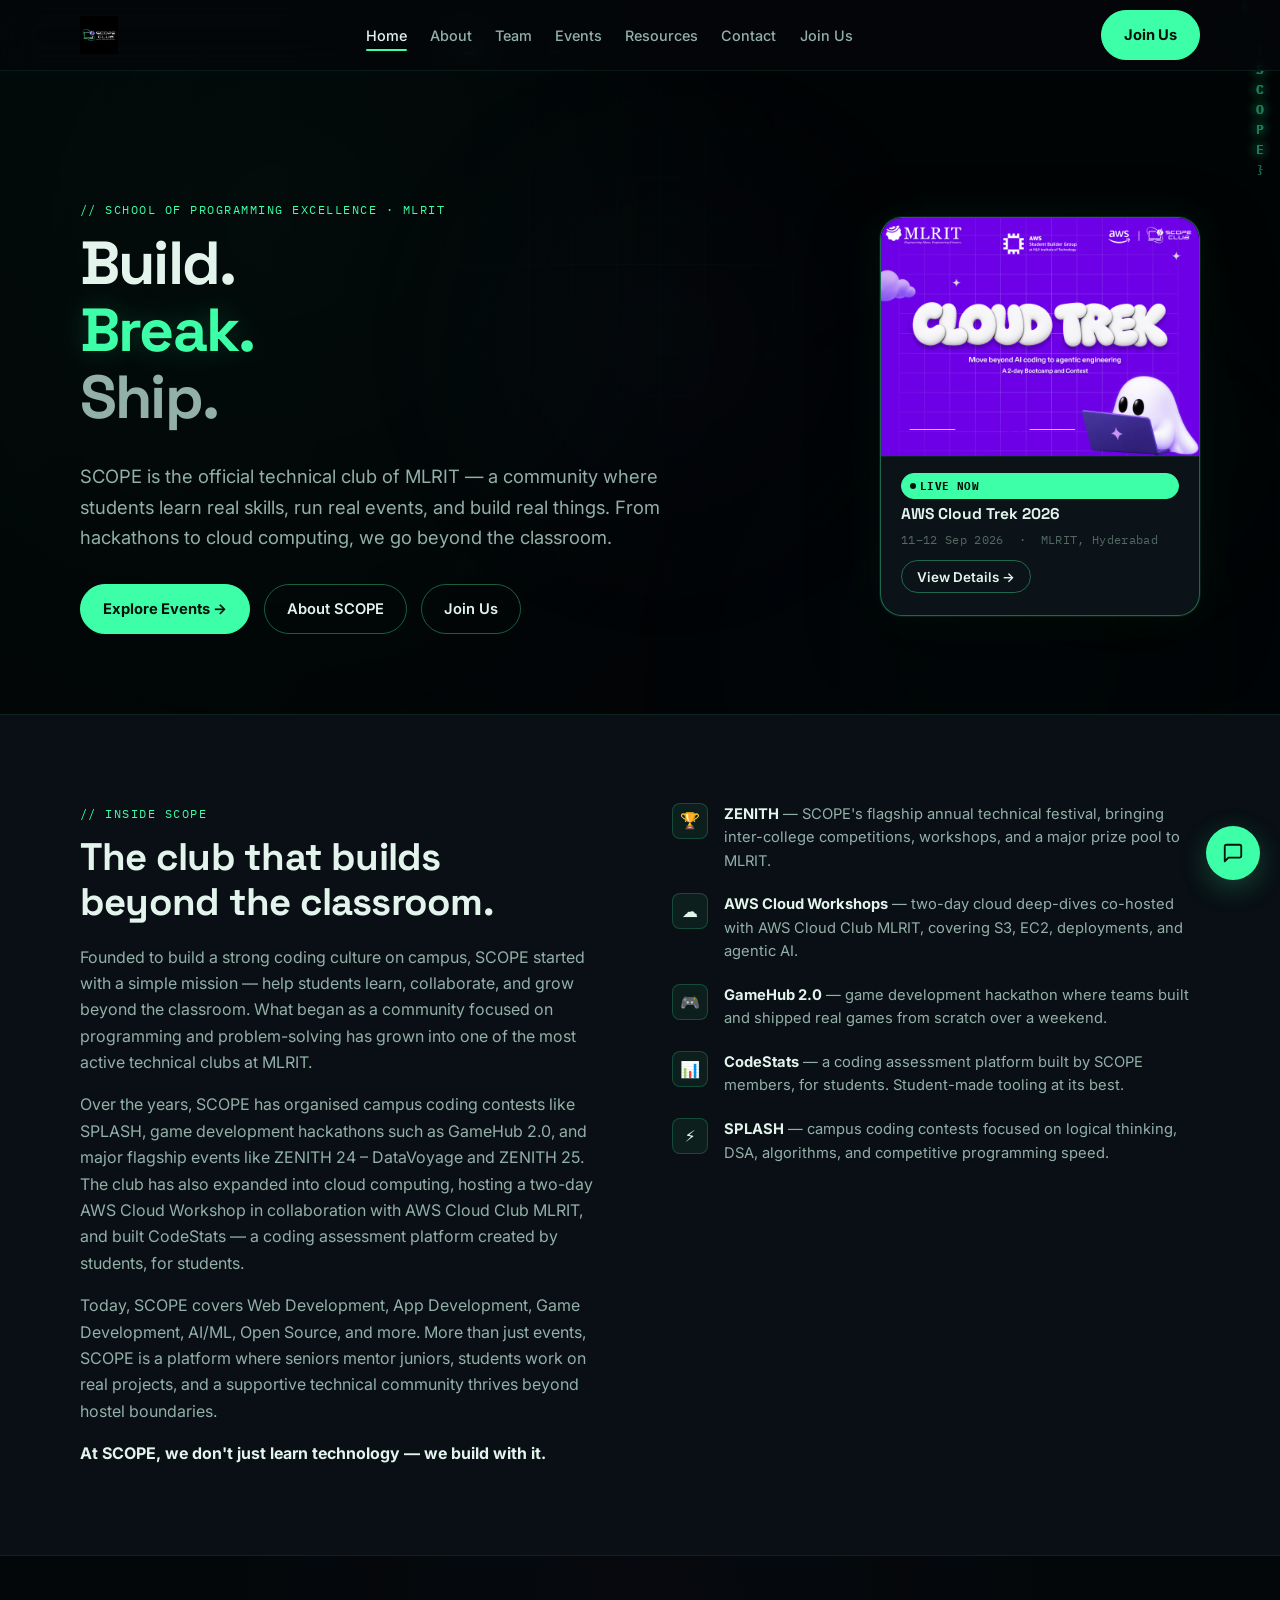
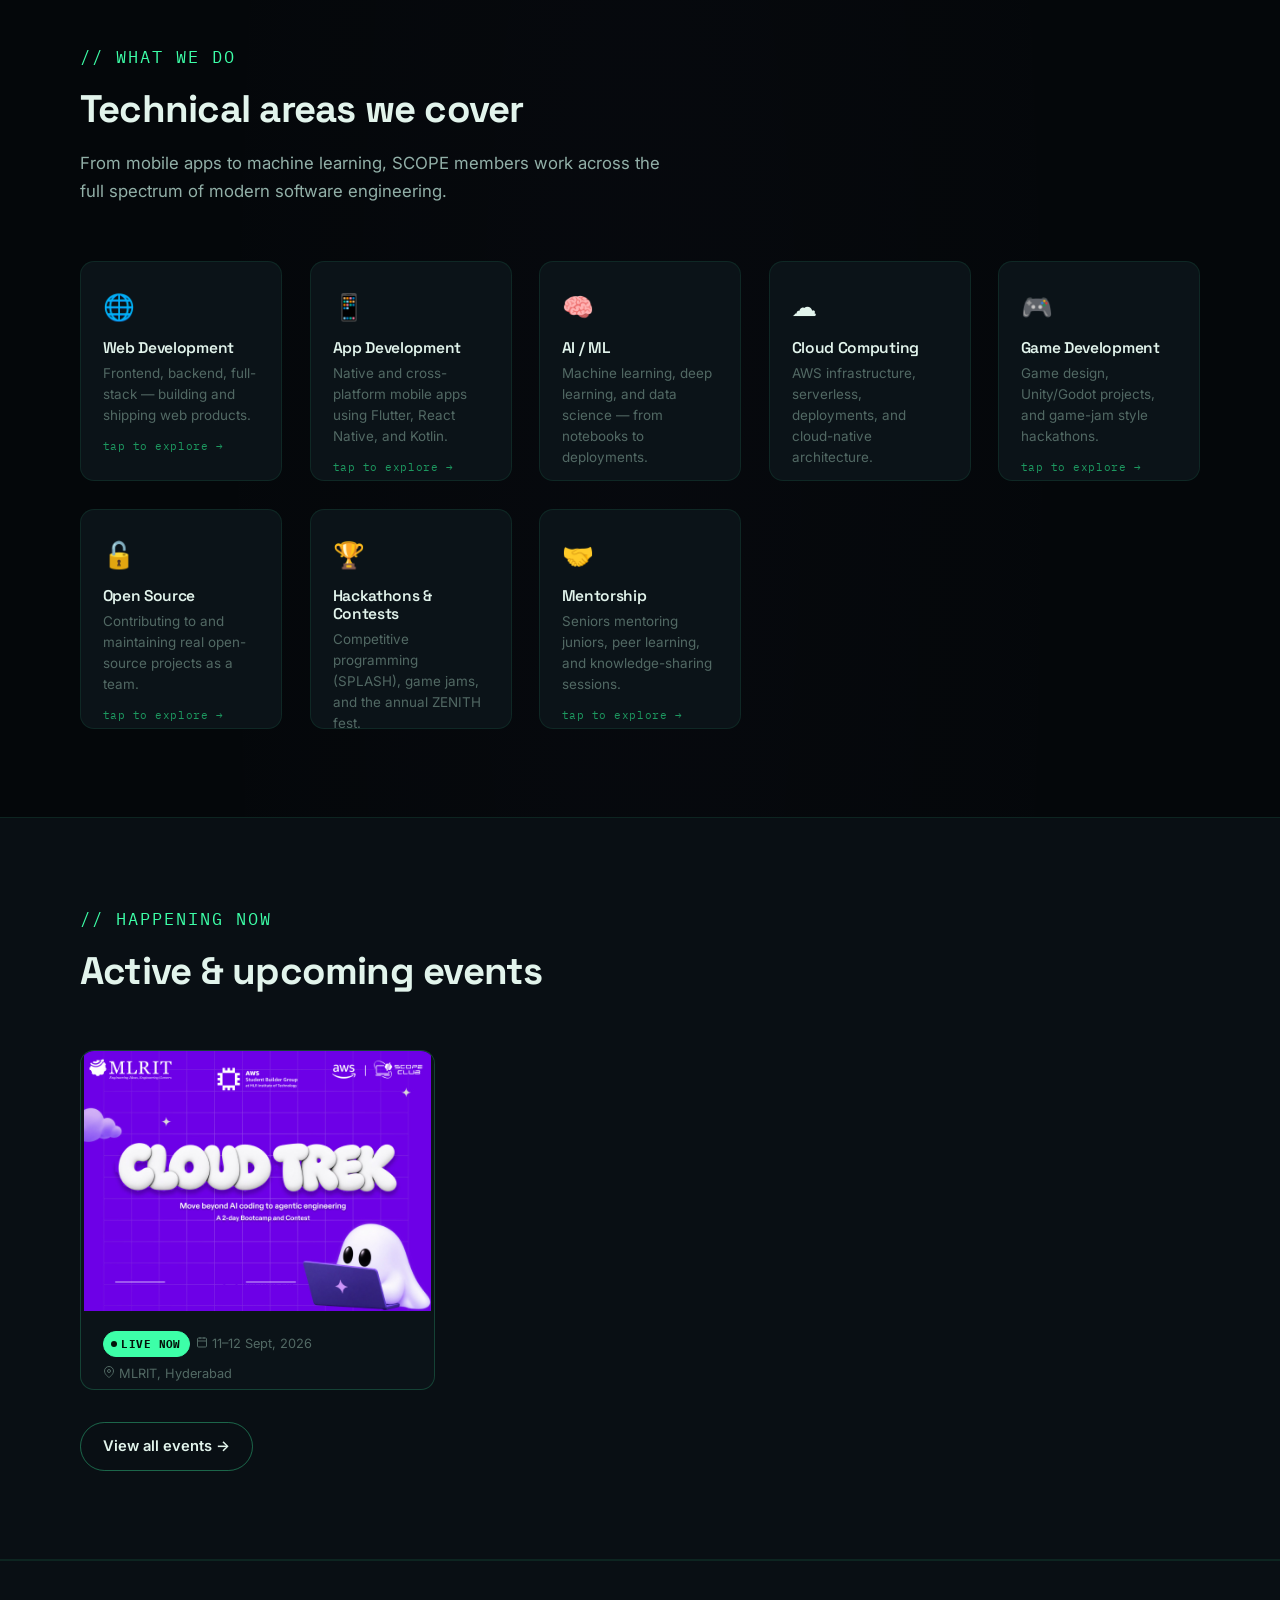
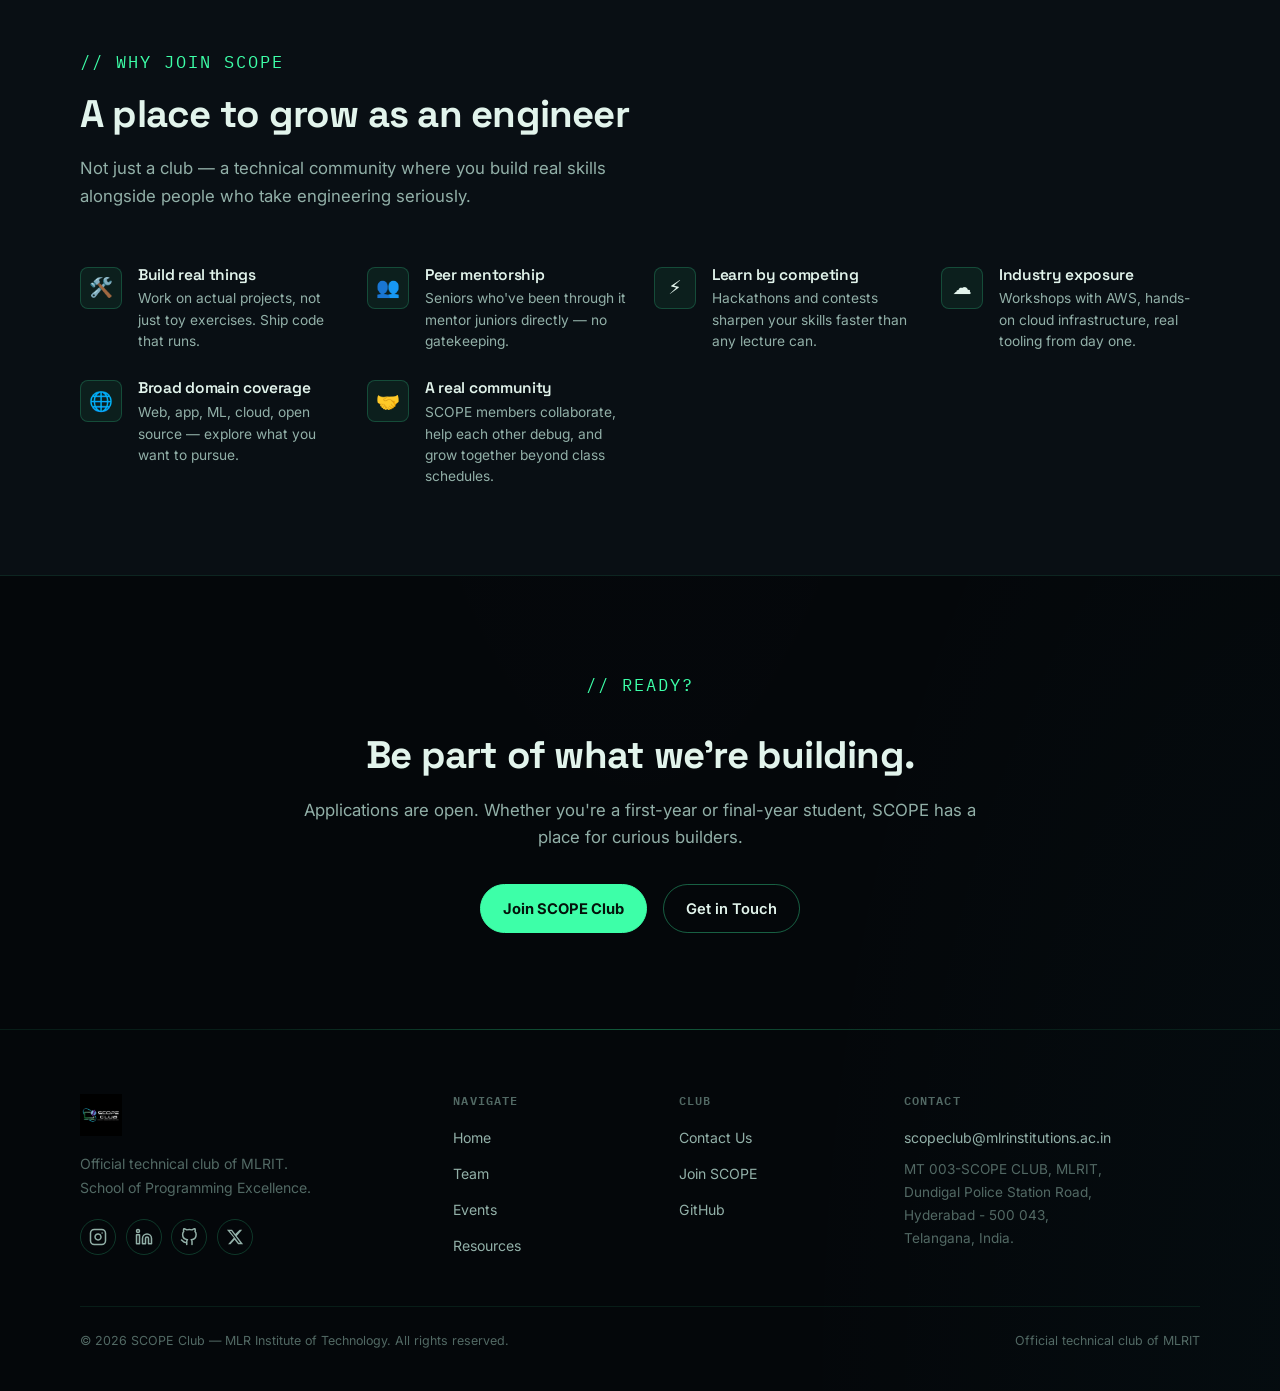
==== commit 3c268181: "feat: UX polish pass — hero event card, flip cards, code wallpaper, live AI chatbot arch, Lambda bac" ====
--- a/index.html
+++ b/index.html
@@ -15,7 +15,14 @@
   <meta property="og:title" content="SCOPE Club — Official Technical Club of MLRIT" />
   <meta property="og:description" content="Build. Break. Ship. Join SCOPE — MLRIT's most active technical club." />
   <meta property="og:type" content="website" />
-  <meta property="og:image" content="assets/images/branding/scope-club-logo.jpg" />
+  <meta property="og:image" content="assets/images/events/aws-cloud-trek-2026-poster.jpg" />
+
+  <!-- Twitter / X Card -->
+  <meta name="twitter:card" content="summary_large_image" />
+  <meta name="twitter:site" content="@MlritScope" />
+  <meta name="twitter:title" content="SCOPE Club — Official Technical Club of MLRIT" />
+  <meta name="twitter:description" content="Build. Break. Ship. Join SCOPE — MLRIT's most active technical club." />
+  <meta name="twitter:image" content="assets/images/events/aws-cloud-trek-2026-poster.jpg" />
 
   <!-- Fonts — preconnect for performance -->
   <link rel="preconnect" href="https://fonts.googleapis.com" />
@@ -35,6 +42,8 @@
   <div class="ambient-bg" aria-hidden="true"></div>
   <div id="cursor-field" aria-hidden="true"></div>
   <canvas id="particle-canvas" aria-hidden="true"></canvas>
+  <!-- Live code wallpaper — SCOPE meaning visualised as falling code tokens -->
+  <canvas id="code-wallpaper" aria-hidden="true"></canvas>
 
   <!-- Nav injection target -->
   <div id="nav-root"></div>
@@ -61,21 +70,28 @@
               to cloud computing, we go beyond the classroom.
             </p>
             <div class="hero-actions">
-              <a href="join.html" class="btn btn-primary">Join SCOPE →</a>
-              <a href="events.html" class="btn">View Events</a>
-              <a href="resources.html" class="btn">Resources</a>
-            </div>
-          </div>
-
-          <div class="hero-visual" aria-hidden="true">
-            <div class="hero-badge-card">
-              <span class="dim">$ scope --status</span><br>
-              <span class="acc">✓</span> <span class="dim">Club:</span> <span class="acc">SCOPE MLRIT</span><br>
-              <span class="acc">✓</span> <span class="dim">Domain:</span> <span class="cyn">Technical</span><br>
-              <span class="acc">✓</span> <span class="dim">Event:</span> <span class="acc">AWS Cloud Trek</span><br>
-              <span class="acc">●</span> <span class="dim">Status:</span> <span class="acc">LIVE</span><br>
-              <span class="dim">──────────────────</span><br>
-              <span class="dim">Ready to</span> <span class="acc">build</span> <span class="dim">with us?</span>
+              <a href="events.html" class="btn btn-primary">Explore Events →</a>
+              <a href="#about" class="btn">About SCOPE</a>
+              <a href="join.html" class="btn">Join Us</a>
+            </div>
+          </div>
+
+          <!-- Featured event card — AWS Cloud Trek 2026 -->
+          <div class="hero-visual">
+            <div class="hero-event-card" aria-label="Featured event: AWS Cloud Trek 2026">
+              <div class="hero-event-poster">
+                <img src="assets/images/events/aws-cloud-trek-2026-poster.jpg" alt="AWS Cloud Trek 2026 — event poster"
+                  width="380" height="540" loading="eager" />
+              </div>
+              <div class="hero-event-meta">
+                <span class="badge live"><span class="dot" aria-hidden="true"></span> LIVE NOW</span>
+                <p class="hero-event-title">AWS Cloud Trek 2026</p>
+                <p class="hero-event-detail">11–12 Sep 2026 &nbsp;·&nbsp; MLRIT, Hyderabad</p>
+                <button class="btn btn-sm hero-event-cta" data-open-modal="aws-cloud-trek-2026" aria-haspopup="dialog"
+                  aria-label="View AWS Cloud Trek 2026 event details">
+                  View Details →
+                </button>
+              </div>
             </div>
           </div>
 
@@ -86,7 +102,7 @@
     <!-- ============================================================
        ABOUT / INSIDE SCOPE
        ============================================================ -->
-    <section class="about-section" aria-labelledby="about-heading">
+    <section class="about-section" id="about" aria-labelledby="about-heading">
       <div class="container">
         <div class="about-grid">
 
@@ -493,6 +509,7 @@
     }
   </script>
   <script src="js/main.js"></script>
+  <script src="js/codeWallpaper.js"></script>
   <script src="js/events.js"></script>
   <script src="js/chatbot.js"></script>
 
--- a/css/styles.css
+++ b/css/styles.css
@@ -3612,4 +3612,169 @@
 .footer-socials a:active,
 .contact-social-btn:active {
   transform: scale(0.94);
+}
+
+/* ============================================================
+   HERO — FEATURED EVENT CARD
+   Shows the real AWS Cloud Trek 2026 poster with event meta.
+   ============================================================ */
+
+.hero-event-card {
+  position: relative;
+  width: min(320px, 90vw);
+  background: var(--bg-card);
+  border: 1px solid var(--border-strong);
+  border-radius: var(--radius-lg);
+  overflow: hidden;
+  box-shadow:
+    0 0 0 1px var(--border),
+    0 24px 64px rgba(0, 0, 0, 0.6),
+    0 0 40px rgba(61, 255, 168, 0.08);
+  transition: transform var(--dur-mid) var(--ease),
+    box-shadow var(--dur-mid) var(--ease);
+}
+
+@media (hover: hover) and (prefers-reduced-motion: no-preference) {
+  .hero-event-card:hover {
+    transform: translateY(-6px) scale(1.015);
+    box-shadow:
+      0 0 0 1px var(--border-mid),
+      0 32px 80px rgba(0, 0, 0, 0.65),
+      0 0 52px rgba(61, 255, 168, 0.14);
+  }
+}
+
+.hero-event-poster {
+  width: 100%;
+  background: var(--bg-elevated);
+  overflow: hidden;
+  /* contain the full poster — no cropping */
+  display: flex;
+  align-items: center;
+  justify-content: center;
+}
+
+.hero-event-poster img {
+  width: 100%;
+  height: auto;
+  max-height: 340px;
+  object-fit: contain;
+  object-position: center top;
+  display: block;
+  transition: transform var(--dur-slow) var(--ease);
+}
+
+@media (hover: hover) and (prefers-reduced-motion: no-preference) {
+  .hero-event-card:hover .hero-event-poster img {
+    transform: scale(1.03);
+  }
+}
+
+.hero-event-meta {
+  padding: 1rem 1.25rem 1.35rem;
+  display: flex;
+  flex-direction: column;
+  gap: 0.35rem;
+  border-top: 1px solid var(--border);
+}
+
+.hero-event-title {
+  font-family: var(--font-display);
+  font-size: 0.97rem;
+  font-weight: 700;
+  color: var(--text);
+  margin: 0;
+  line-height: 1.25;
+}
+
+.hero-event-detail {
+  font-family: var(--font-mono);
+  font-size: 0.72rem;
+  color: var(--text-faint);
+  margin: 0;
+  letter-spacing: 0.03em;
+}
+
+.hero-event-cta {
+  align-self: flex-start;
+  margin-top: 0.35rem;
+}
+
+/* Responsive: stack on narrow hero layouts */
+@media (max-width: 860px) {
+  .hero-inner {
+    grid-template-columns: 1fr;
+  }
+
+  .hero-event-card {
+    width: min(300px, 80vw);
+    margin: 0 auto;
+  }
+}
+
+@media (max-width: 480px) {
+  .hero-event-poster img {
+    max-height: 220px;
+  }
+}
+
+/* ============================================================
+   CHATBOT — MODE BADGE
+   Shows // AI (green) when live backend is active,
+   // offline (faint) when using the local knowledge base.
+   ============================================================ */
+
+.chat-mode-badge {
+  font-family: var(--font-mono);
+  font-size: 0.62rem;
+  letter-spacing: 0.07em;
+  padding: 0.15em 0.5em;
+  border-radius: var(--radius-xs);
+  display: inline-block;
+  line-height: 1.5;
+}
+
+.chat-mode-offline {
+  color: var(--text-faint);
+  background: transparent;
+}
+
+.chat-mode-ai {
+  color: var(--accent);
+  background: var(--accent-pale);
+  border: 1px solid var(--border);
+}
+
+/* ============================================================
+   CODE WALLPAPER CANVAS
+   Falls behind all content. Fixed position, full viewport.
+   Driven by js/codeWallpaper.js — only on index.html.
+   ============================================================ */
+#code-wallpaper {
+  position: fixed;
+  inset: 0;
+  z-index: 0;
+  /* same layer as particle canvas */
+  pointer-events: none;
+  opacity: 0;
+  /* starts hidden — JS fades it in */
+  transition: opacity 2.4s ease;
+}
+
+#code-wallpaper.is-ready {
+  opacity: 0.52;
+  /* final opacity — atmospheric, not dominant */
+}
+
+@media (max-width: 768px) {
+  #code-wallpaper.is-ready {
+    opacity: 0.34;
+    /* pull back further on mobile */
+  }
+}
+
+@media (prefers-reduced-motion: reduce) {
+  #code-wallpaper {
+    display: none;
+  }
 }
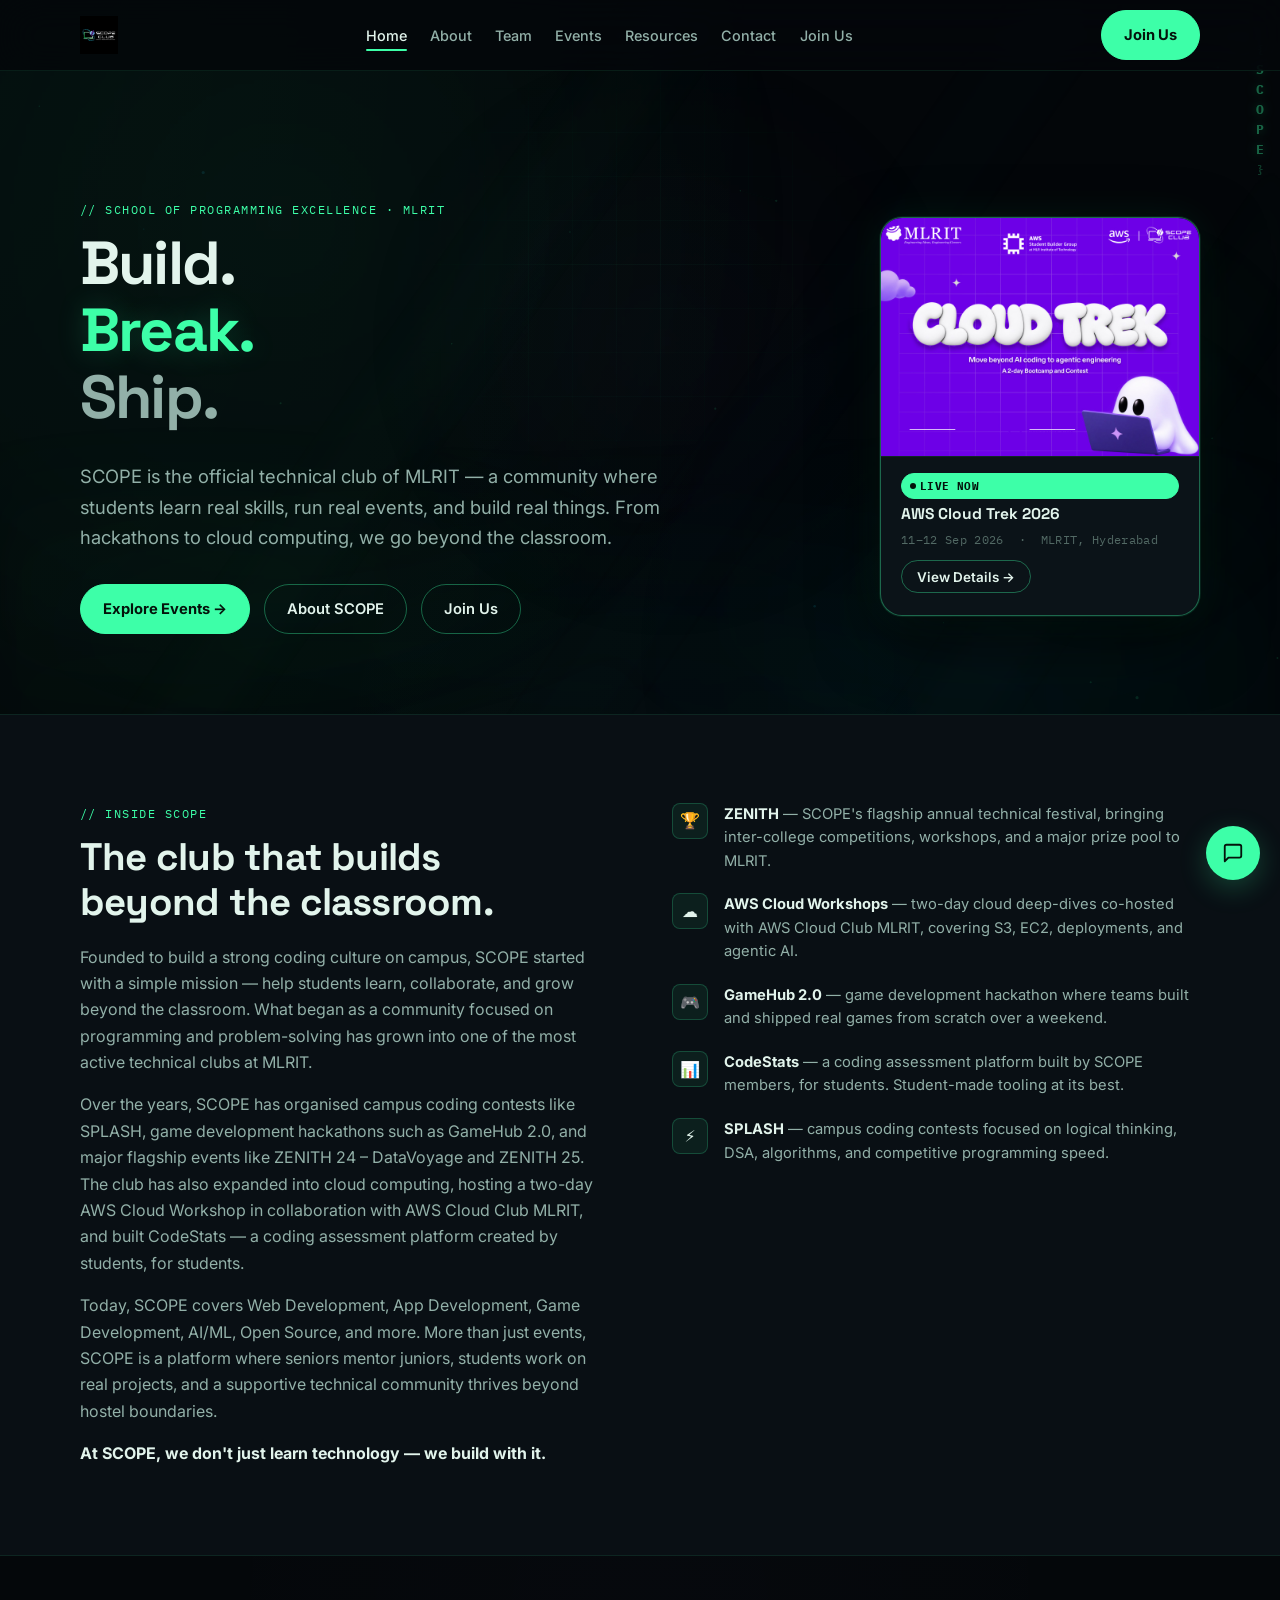
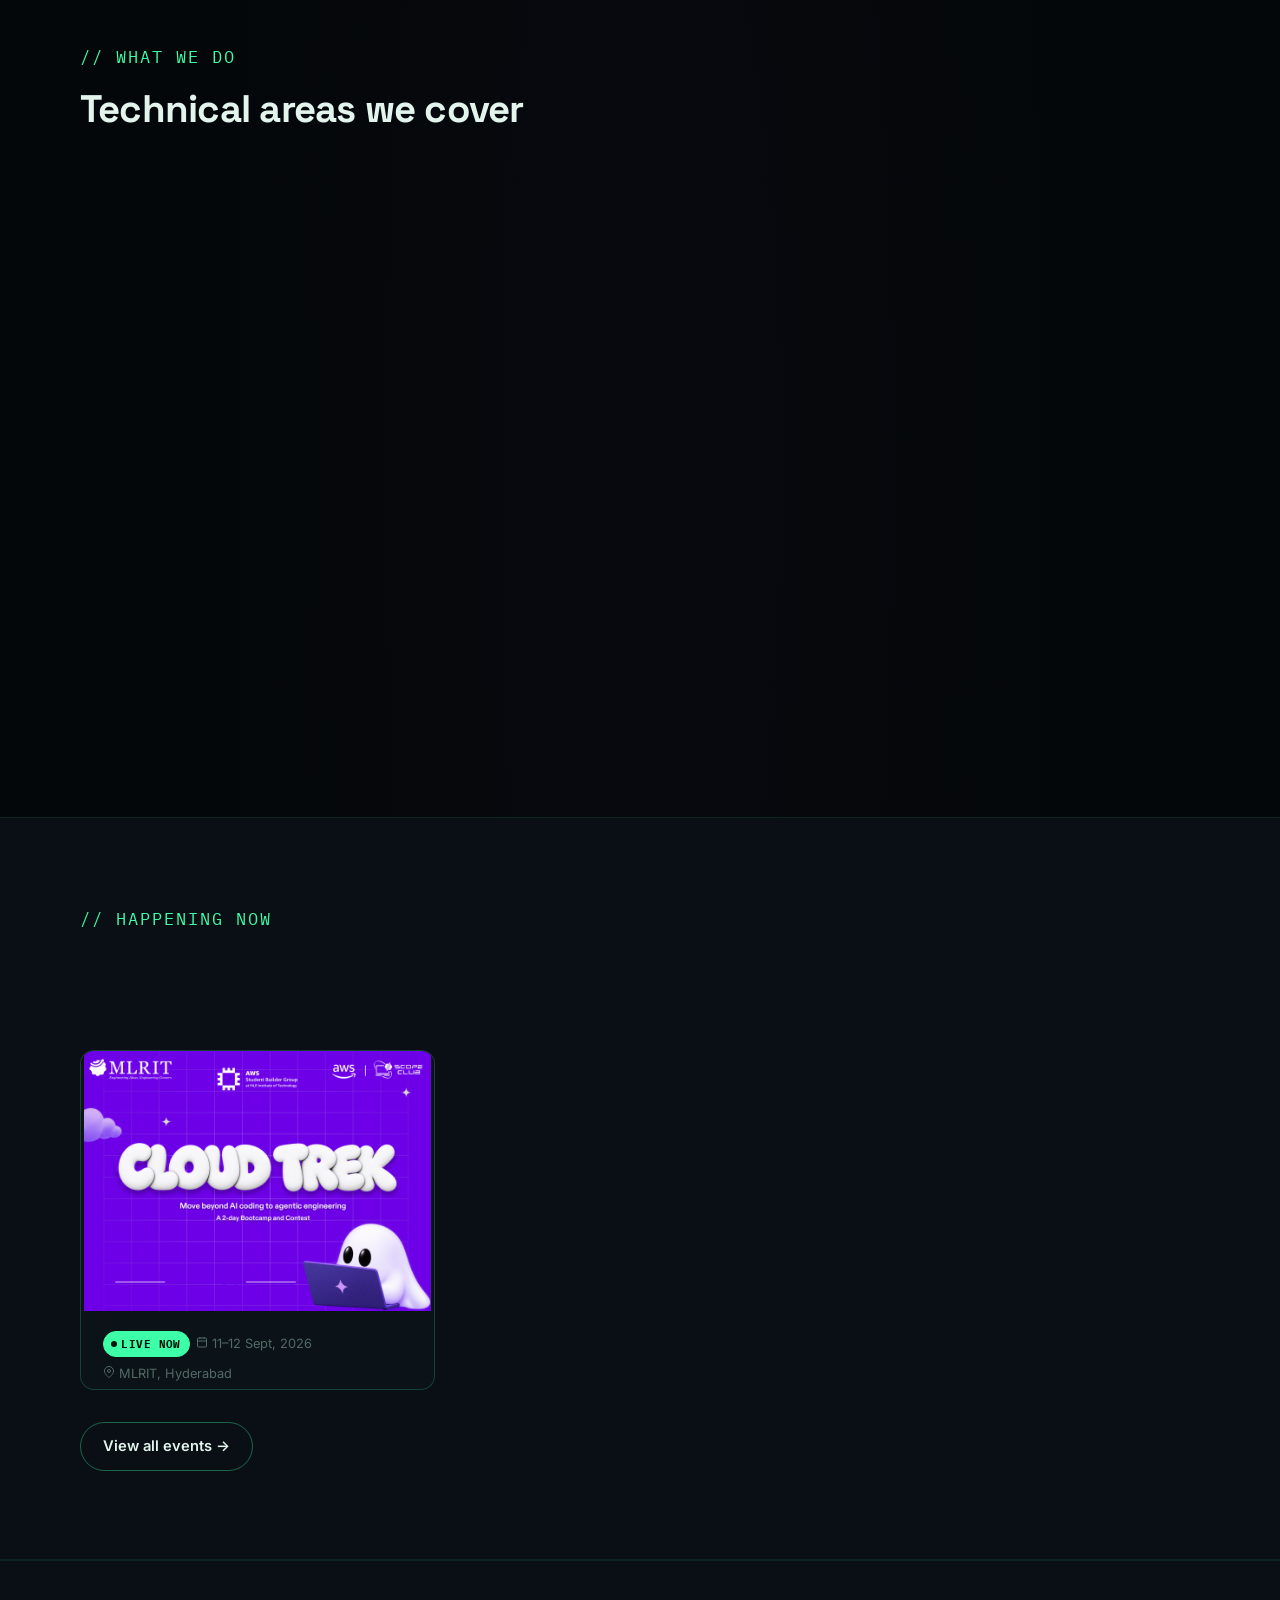
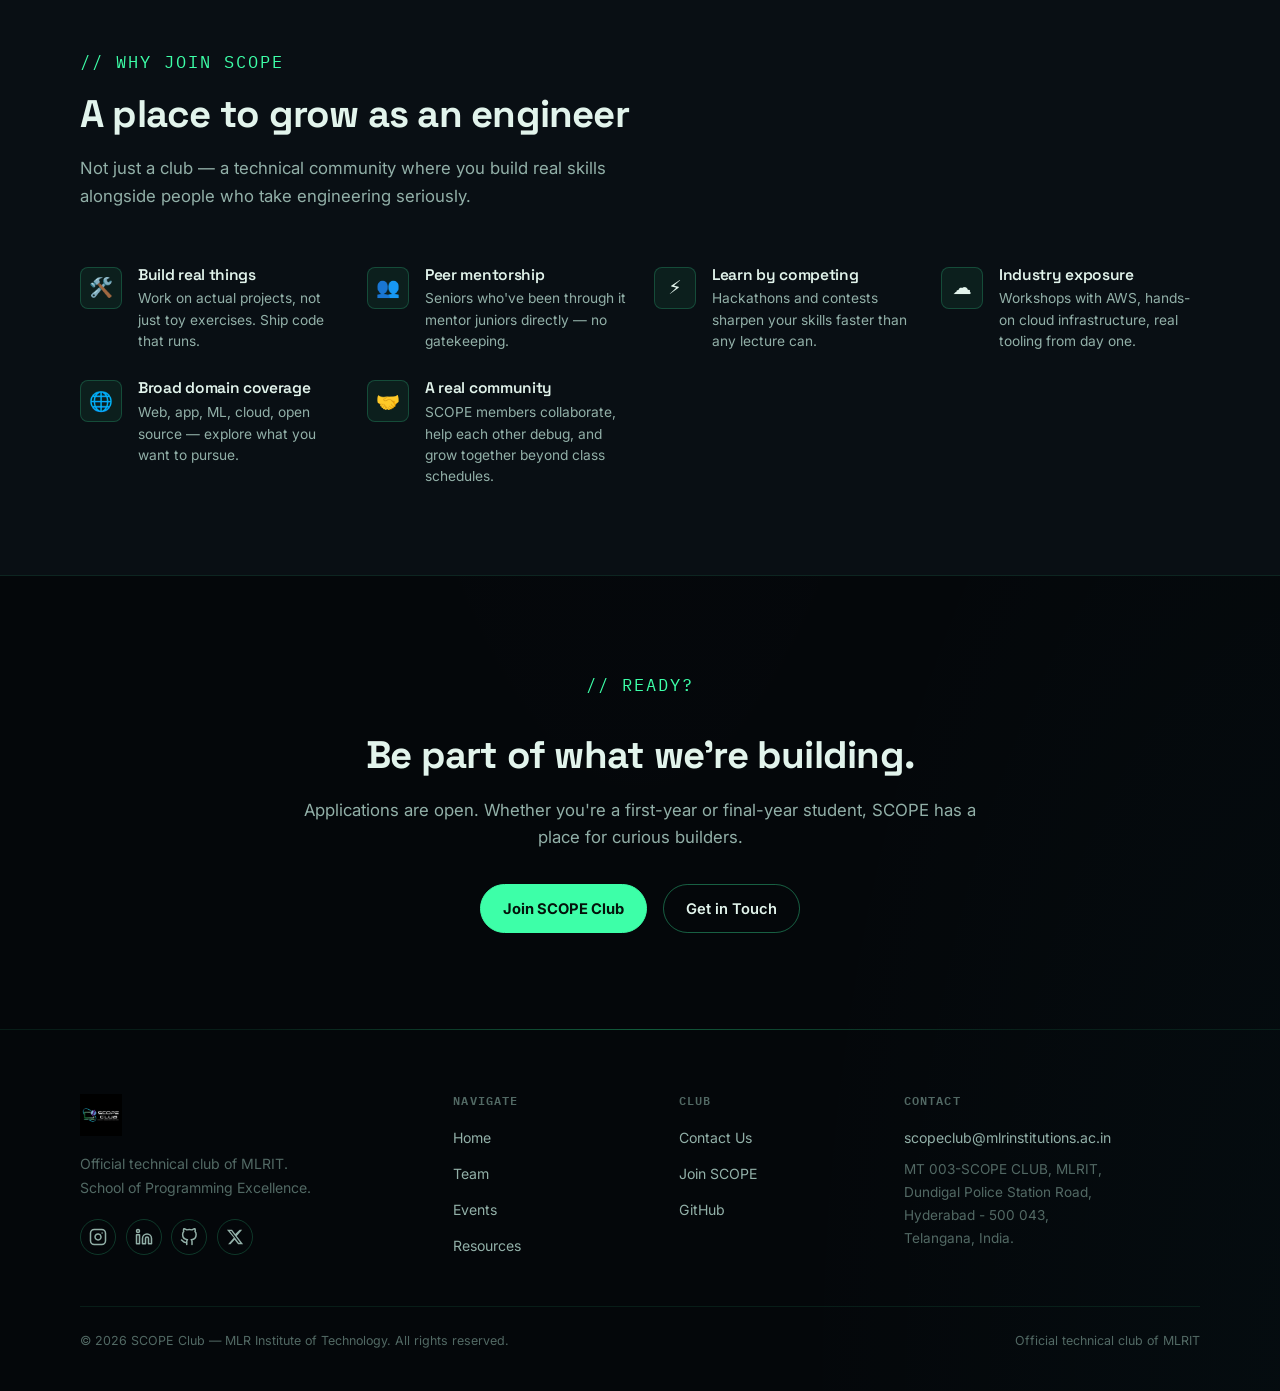
==== commit 53f9a059: "feat: cinematic atmospheric depth system — layered cloud-like gradients, volumetric rays, multi-spee" ====
--- a/index.html
+++ b/index.html
@@ -44,6 +44,14 @@
   <canvas id="particle-canvas" aria-hidden="true"></canvas>
   <!-- Live code wallpaper — SCOPE meaning visualised as falling code tokens -->
   <canvas id="code-wallpaper" aria-hidden="true"></canvas>
+
+  <!-- Cinematic atmospheric depth layers — cloud-like forms, volumetric lighting -->
+  <div class="atmos-depth" aria-hidden="true">
+    <div class="atmos-layer atmos-far"></div>
+    <div class="atmos-layer atmos-mid"></div>
+    <div class="atmos-layer atmos-near"></div>
+    <div class="atmos-rays"></div>
+  </div>
 
   <!-- Nav injection target -->
   <div id="nav-root"></div>
@@ -510,6 +518,7 @@
   </script>
   <script src="js/main.js"></script>
   <script src="js/codeWallpaper.js"></script>
+  <script src="js/atmosDepth.js"></script>
   <script src="js/events.js"></script>
   <script src="js/chatbot.js"></script>
 
--- a/css/styles.css
+++ b/css/styles.css
@@ -3777,4 +3777,176 @@
   #code-wallpaper {
     display: none;
   }
+}
+
+/* ============================================================
+   CINEMATIC ATMOSPHERIC DEPTH SYSTEM
+   Inspired by volumetric clouds + light shafts, translated
+   into SCOPE's cloud computing/engineering identity.
+   Three gradient layers at different depths + volumetric rays.
+   ============================================================ */
+.atmos-depth {
+  position: fixed;
+  inset: 0;
+  z-index: 0;
+  pointer-events: none;
+  overflow: hidden;
+  opacity: 0;
+  transition: opacity 3.2s ease;
+}
+
+.atmos-depth.is-ready {
+  opacity: 1;
+}
+
+/* ── Far layer — distant "cloudscape", slowest movement ── */
+.atmos-far {
+  position: absolute;
+  inset: 0;
+  background:
+    radial-gradient(ellipse 140% 60% at 20% 85%, rgba(61, 255, 168, 0.012) 0%, transparent 48%),
+    radial-gradient(ellipse 100% 55% at 75% 80%, rgba(34, 211, 238, 0.008) 0%, transparent 52%),
+    radial-gradient(ellipse 90% 70% at 50% 95%, rgba(167, 139, 250, 0.006) 0%, transparent 55%);
+  filter: blur(32px);
+  animation: atmosDriftFar 52s ease-in-out infinite alternate;
+  will-change: transform, opacity;
+}
+
+/* ── Mid layer — larger cloud forms, medium speed ── */
+.atmos-mid {
+  position: absolute;
+  inset: 0;
+  background:
+    radial-gradient(ellipse 110% 50% at 30% 70%, rgba(61, 255, 168, 0.018) 0%, transparent 45%),
+    radial-gradient(ellipse 85% 60% at 65% 75%, rgba(34, 211, 238, 0.014) 0%, transparent 50%),
+    radial-gradient(ellipse 70% 55% at 90% 80%, rgba(61, 255, 168, 0.010) 0%, transparent 48%);
+  filter: blur(24px);
+  animation: atmosDriftMid 38s ease-in-out infinite alternate-reverse;
+  will-change: transform, opacity;
+}
+
+/* ── Near layer — closest atmospheric haze, fastest ── */
+.atmos-near {
+  position: absolute;
+  inset: 0;
+  background:
+    radial-gradient(ellipse 95% 45% at 15% 65%, rgba(61, 255, 168, 0.024) 0%, transparent 42%),
+    radial-gradient(ellipse 80% 50% at 80% 68%, rgba(34, 211, 238, 0.020) 0%, transparent 46%);
+  filter: blur(18px);
+  animation: atmosDriftNear 26s ease-in-out infinite alternate;
+  will-change: transform, opacity;
+}
+
+/* ── Volumetric rays — subtle diagonal light shafts ── */
+.atmos-rays {
+  position: absolute;
+  inset: 0;
+  background:
+    linear-gradient(125deg, transparent 0%, transparent 32%,
+      rgba(61, 255, 168, 0.016) 36%, transparent 40%,
+      transparent 52%, rgba(34, 211, 238, 0.012) 56%, transparent 60%,
+      transparent 72%, rgba(61, 255, 168, 0.014) 76%, transparent 80%,
+      transparent 100%);
+  filter: blur(12px);
+  animation: atmosRaysDrift 34s ease-in-out infinite alternate;
+  will-change: transform, opacity;
+}
+
+/* ── Drift animations — very slow, subtle shifts ── */
+@keyframes atmosDriftFar {
+  0% {
+    transform: translate(0, 0) scale(1);
+    opacity: 1;
+  }
+
+  50% {
+    transform: translate(2%, -1.5%) scale(1.03);
+    opacity: 0.92;
+  }
+
+  100% {
+    transform: translate(-1.5%, 2%) scale(0.98);
+    opacity: 0.88;
+  }
+}
+
+@keyframes atmosDriftMid {
+  0% {
+    transform: translate(0, 0) scale(1);
+    opacity: 1;
+  }
+
+  45% {
+    transform: translate(-2.5%, 1.8%) scale(1.04);
+    opacity: 0.95;
+  }
+
+  100% {
+    transform: translate(2.2%, -2%) scale(0.97);
+    opacity: 0.90;
+  }
+}
+
+@keyframes atmosDriftNear {
+  0% {
+    transform: translate(0, 0) scale(1);
+    opacity: 1;
+  }
+
+  40% {
+    transform: translate(3%, -2.5%) scale(1.05);
+    opacity: 0.96;
+  }
+
+  100% {
+    transform: translate(-2.5%, 2.8%) scale(0.96);
+    opacity: 0.92;
+  }
+}
+
+@keyframes atmosRaysDrift {
+  0% {
+    transform: translateX(0) rotate(0deg);
+    opacity: 0.55;
+  }
+
+  50% {
+    transform: translateX(1.5%) rotate(0.3deg);
+    opacity: 0.68;
+  }
+
+  100% {
+    transform: translateX(-1.2%) rotate(-0.2deg);
+    opacity: 0.48;
+  }
+}
+
+/* ── Reduced motion: static atmosphere ── */
+@media (prefers-reduced-motion: reduce) {
+
+  .atmos-far,
+  .atmos-mid,
+  .atmos-near,
+  .atmos-rays {
+    animation: none !important;
+  }
+}
+
+/* ── Mobile: lighter atmosphere ── */
+@media (max-width: 768px) {
+  .atmos-far {
+    opacity: 0.65;
+  }
+
+  .atmos-mid {
+    opacity: 0.70;
+  }
+
+  .atmos-near {
+    opacity: 0.75;
+  }
+
+  .atmos-rays {
+    opacity: 0.50;
+  }
 }
